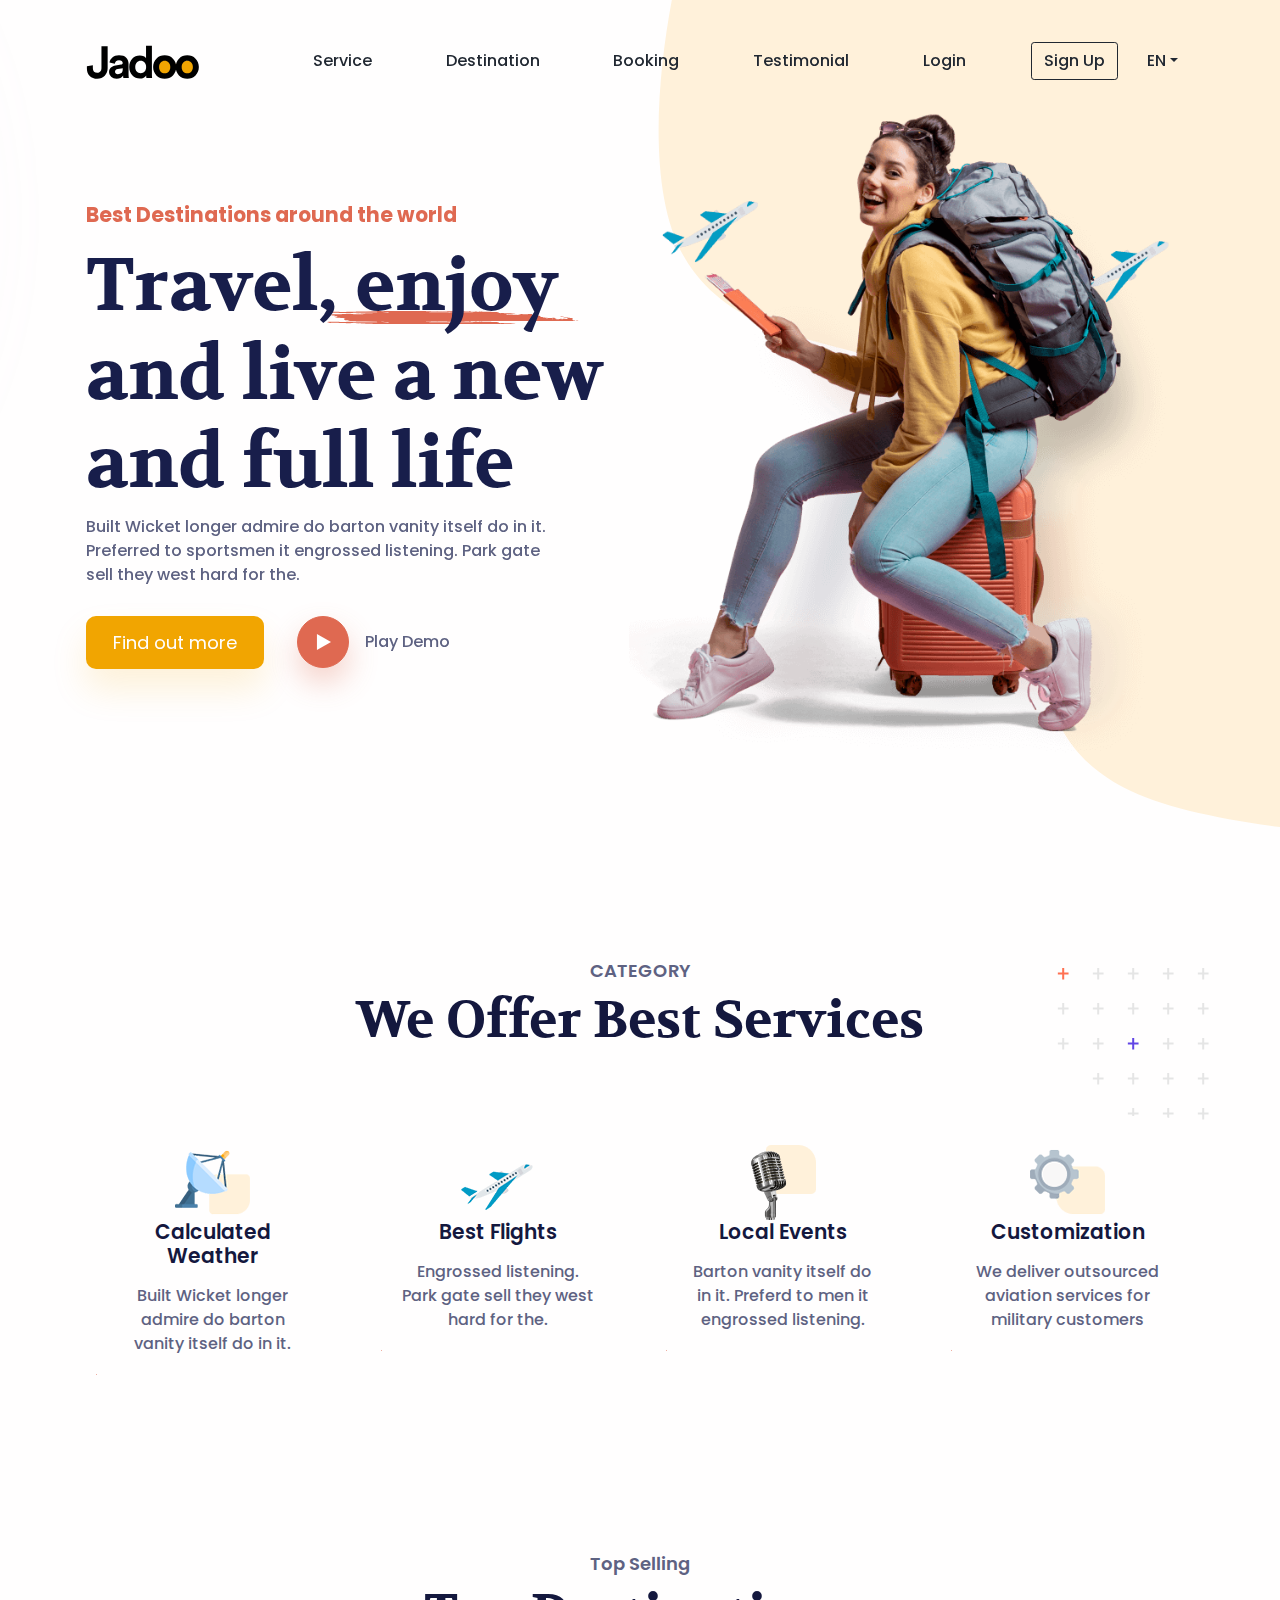
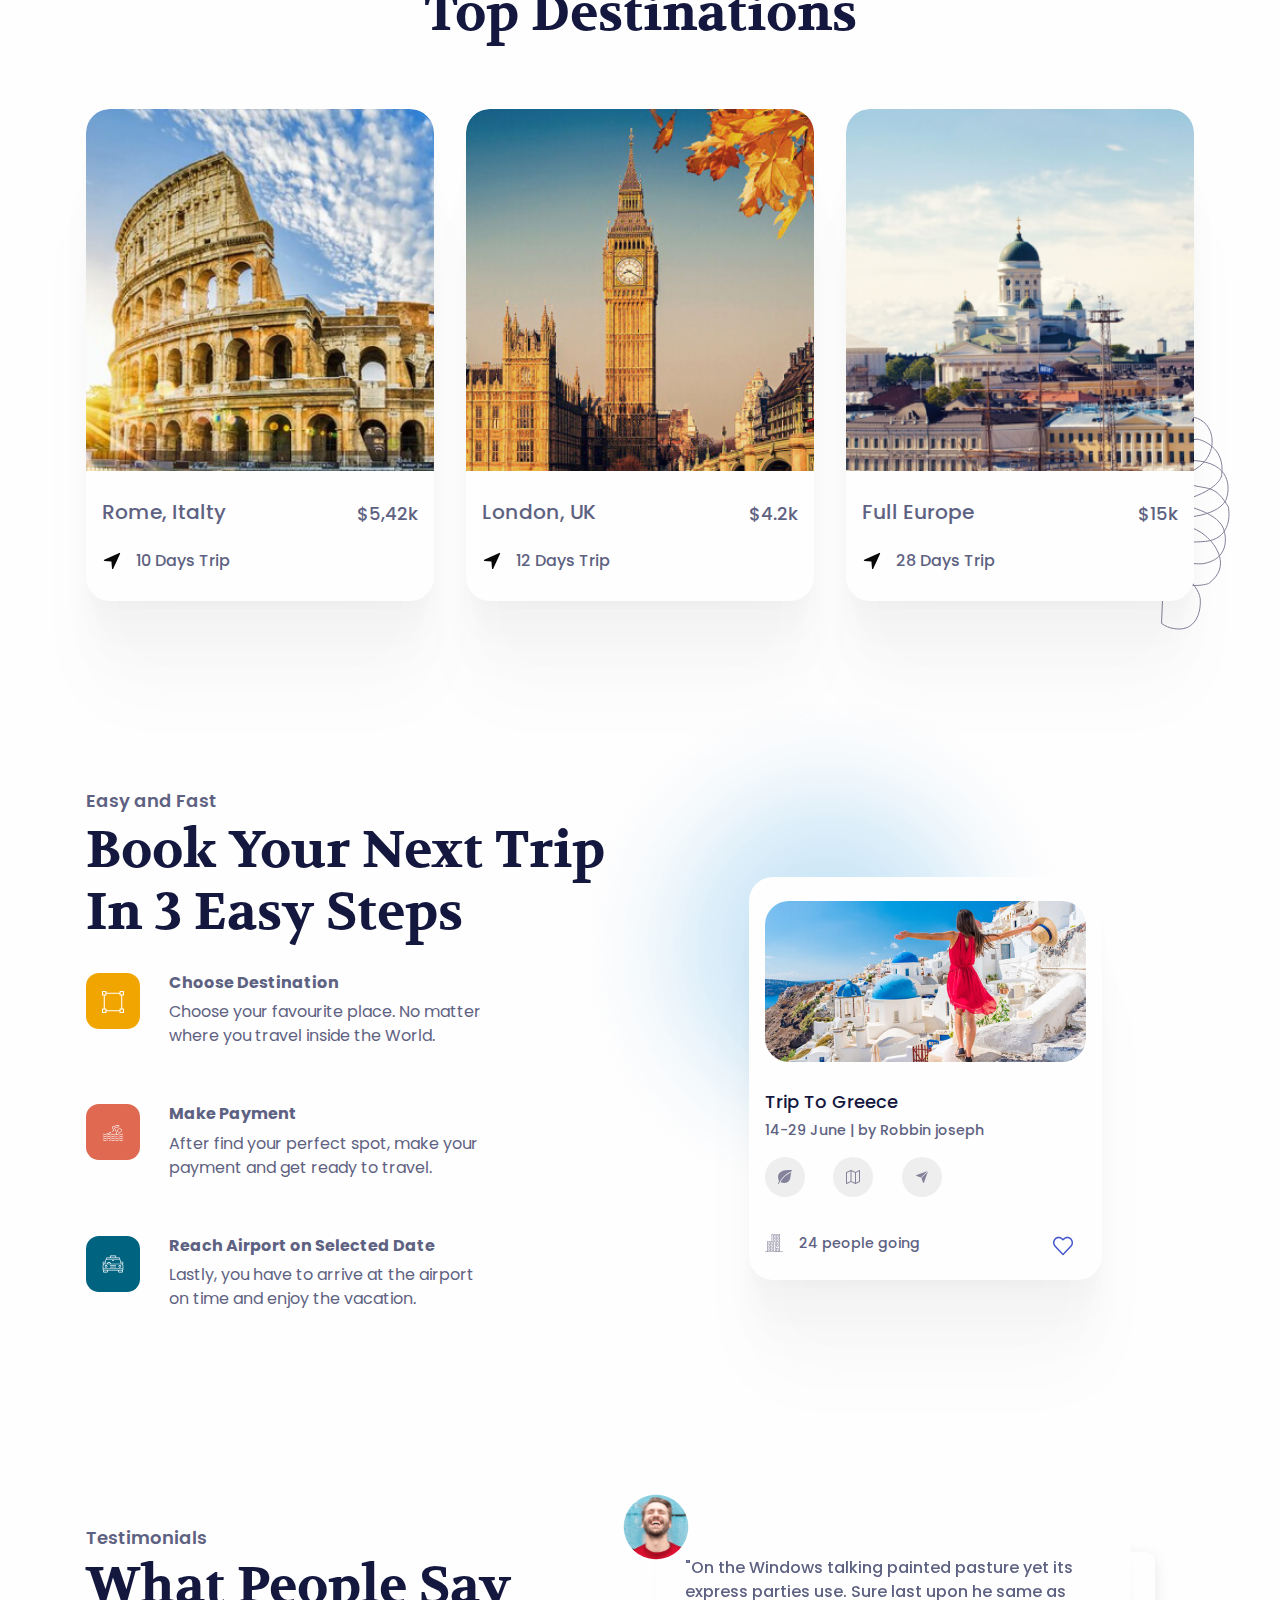
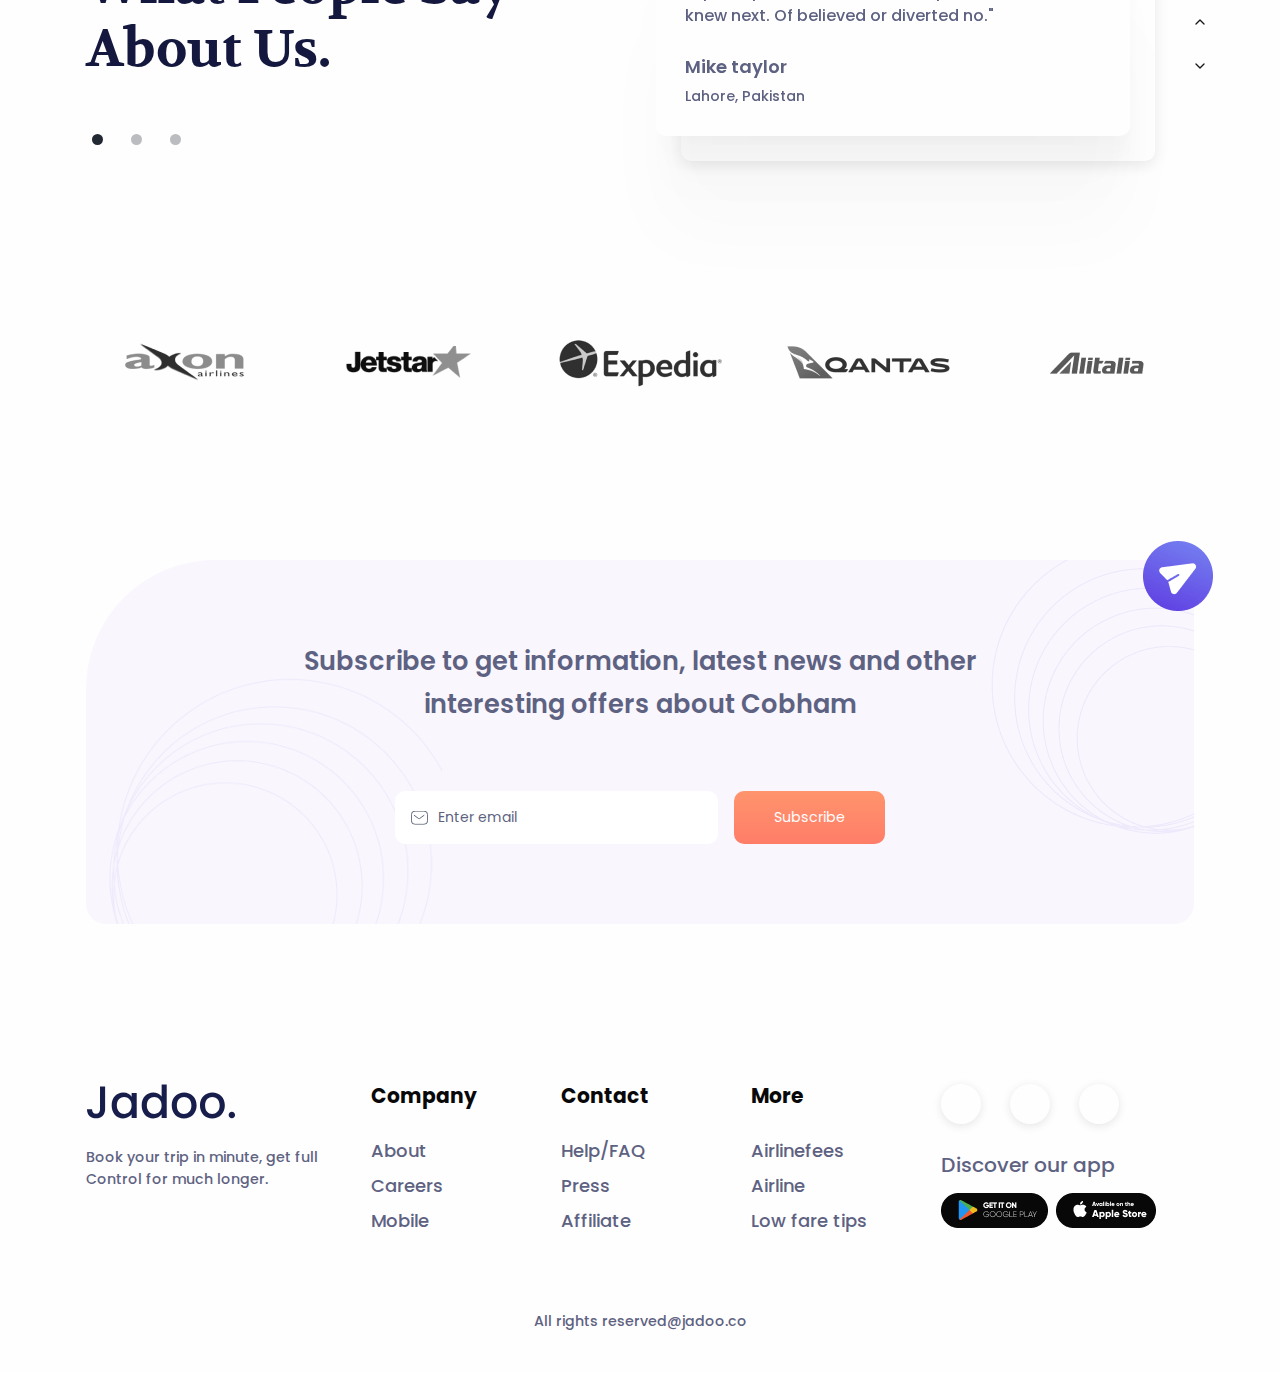
==== PTSD_project/src/main/webapp/index.html @ 1f17bd80 "로그인, 회원가입 웹 프로토타입 - 서찬종" ====
<!DOCTYPE html>
<html lang="en-US" dir="ltr">

<head>
<meta charset="utf-8">
<meta http-equiv="X-UA-Compatible" content="IE=edge">
<meta name="viewport" content="width=device-width, initial-scale=1">


<!-- ===============================================-->
<!--    Document Title-->
<!-- ===============================================-->
<title>Jadoo | Travel Agency Landing Page UI</title>


<!-- ===============================================-->
<!--    Favicons-->
<!-- ===============================================-->
<link rel="apple-touch-icon" sizes="180x180"
	href="assets/img/favicons/apple-touch-icon.png">
<link rel="icon" type="image/png" sizes="32x32"
	href="assets/img/favicons/favicon-32x32.png">
<link rel="icon" type="image/png" sizes="16x16"
	href="assets/img/favicons/favicon-16x16.png">
<link rel="shortcut icon" type="image/x-icon"
	href="assets/img/favicons/favicon.ico">
<link rel="manifest" href="assets/img/favicons/manifest.json">
<meta name="msapplication-TileImage"
	content="assets/img/favicons/mstile-150x150.png">
<meta name="theme-color" content="#ffffff">


<!-- ===============================================-->
<!--    Stylesheets-->
<!-- ===============================================-->
<link href="assets/css/theme.css" rel="stylesheet" />
<link href="assets/css/custom.css" rel="stylesheet" />
</head>


<body>
	<nav id="login">	
						<ul class="links">
							<li><h5>로그인</h5></li>
								<form action = "LoginService" method="post">
									<li><input type="text"  placeholder="Email을 입력하세요" name = "email"></li>
									<li><input type="password"  placeholder="PW를 입력하세요" name = "pw"></li>
									<li><input type="submit" value="LogIn" class="button fit"></li>
								</form>
						</ul>
						<ul class="actions vertical">
							<li><h5>회원가입</h5></li>
								<form action = "JoinService" method = "post">
									<li><input type="text"  placeholder="Email을 입력하세요" name = "email"></li>									
									<li><input type="password"  placeholder="PW를 입력하세요" name = "pw"></li>
									<li><input type="text"  placeholder="전화번호를 입력하세요" name = "phone"></li>
									<li><input type="text"  placeholder="집주소를 입력하세요" name = "address"></li>
									<li><input type="submit" value="JoinUs" class="button fit"></li>
								</form>
						</ul>
					</nav>
	<!-- ===============================================-->
	<!--    Main Content-->
	<!-- ===============================================-->

	<main class="main" id="top">
		<nav
			class="navbar navbar-expand-lg navbar-light fixed-top py-5 d-block"
			data-navbar-on-scroll="data-navbar-on-scroll">
			<div class="container">
				<a class="navbar-brand" href="index.html"><img
					src="assets/img/logo.svg" height="34" alt="logo" /></a>
				<button class="navbar-toggler" type="button"
					data-bs-toggle="collapse" data-bs-target="#navbarSupportedContent"
					aria-controls="navbarSupportedContent" aria-expanded="false"
					aria-label="Toggle navigation">
					<span class="navbar-toggler-icon"> </span>
				</button>
				<div
					class="collapse navbar-collapse border-top border-lg-0 mt-4 mt-lg-0"
					id="navbarSupportedContent">
					<ul
						class="navbar-nav ms-auto pt-2 pt-lg-0 font-base align-items-lg-center align-items-start">
						<li class="nav-item px-3 px-xl-4"><a
							class="nav-link fw-medium" aria-current="page" href="#service">Service</a></li>
						<li class="nav-item px-3 px-xl-4"><a
							class="nav-link fw-medium" aria-current="page"
							href="#destination">Destination</a></li>
						<li class="nav-item px-3 px-xl-4"><a
							class="nav-link fw-medium" aria-current="page" href="#booking">Booking</a></li>
						<li class="nav-item px-3 px-xl-4"><a
							class="nav-link fw-medium" aria-current="page"
							href="#testimonial">Testimonial</a></li>
						<li class="nav-item px-3 px-xl-4"><a
							class="nav-link fw-medium" aria-current="page" href="#login">Login</a></li>
						<li class="nav-item px-3 px-xl-4"><a
							class="btn btn-outline-dark order-1 order-lg-0 fw-medium"
							href="#!">Sign Up</a></li>
						<li class="nav-item dropdown px-3 px-lg-0"><a
							class="d-inline-block ps-0 py-2 pe-3 text-decoration-none dropdown-toggle fw-medium"
							href="#" id="navbarDropdown" role="button"
							data-bs-toggle="dropdown" aria-expanded="false">EN</a>
							<ul class="dropdown-menu dropdown-menu-end border-0 shadow-lg"
								style="border-radius: 0.3rem;" aria-labelledby="navbarDropdown">
								<li><a class="dropdown-item" href="#!">EN</a></li>
								<li><a class="dropdown-item" href="#!">BN</a></li>
							</ul></li>
					</ul>
				</div>
			</div>
		</nav>
		<section style="padding-top: 7rem;">
			<div class="bg-holder"
				style="background-image: url(assets/img/hero/hero-bg.svg);"></div>
			<!--/.bg-holder-->

			<div class="container">
				<div class="row align-items-center">
					<div class="col-md-5 col-lg-6 order-0 order-md-1 text-end">
						<img class="pt-7 pt-md-0 hero-img"
							src="assets/img/hero/hero-img.png" alt="hero-header" />
					</div>
					<div class="col-md-7 col-lg-6 text-md-start text-center py-6">
						<h4 class="fw-bold text-danger mb-3">Best Destinations around
							the world</h4>
						<h1 class="hero-title">Travel, enjoy and live a new and full
							life</h1>
						<p class="mb-4 fw-medium">
							Built Wicket longer admire do barton vanity itself do in it.<br
								class="d-none d-xl-block" />Preferred to sportsmen it engrossed
							listening. Park gate<br class="d-none d-xl-block" />sell they
							west hard for the.
						</p>
						<div class="text-center text-md-start">
							<a
								class="btn btn-primary btn-lg me-md-4 mb-3 mb-md-0 border-0 primary-btn-shadow"
								href="#!" role="button">Find out more</a>
							<div class="w-100 d-block d-md-none"></div>
							<a href="#!" role="button" data-bs-toggle="modal"
								data-bs-target="#popupVideo"><span
								class="btn btn-danger round-btn-lg rounded-circle me-3 danger-btn-shadow">
									<img src="assets/img/hero/play.svg" width="15" alt="paly" />
							</span></a><span class="fw-medium">Play Demo</span>
							<div class="modal fade" id="popupVideo" tabindex="-1"
								aria-labelledby="popupVideo" aria-hidden="true">
								<div class="modal-dialog modal-dialog-centered modal-lg">
									<div class="modal-content">
										<iframe class="rounded"
											style="width: 100%; max-height: 500px;" height="500px"
											src="https://www.youtube.com/embed/_lhdhL4UDIo"
											title="YouTube video player"
											allow="accelerometer; autoplay; clipboard-write; encrypted-media; gyroscope; picture-in-picture"
											allowfullscreen="allowfullscreen"></iframe>
									</div>
								</div>
							</div>
						</div>
					</div>
				</div>
			</div>
		</section>


		<!-- ============================================-->
		<!-- <section> begin ============================-->
		<section class="pt-5 pt-md-9" id="service">

			<div class="container">
				<div class="position-absolute z-index--1 end-0 d-none d-lg-block">
					<img src="assets/img/category/shape.svg" style="max-width: 200px"
						alt="service" />
				</div>
				<div class="mb-7 text-center">
					<h5 class="text-secondary">CATEGORY</h5>
					<h3
						class="fs-xl-10 fs-lg-8 fs-7 fw-bold font-cursive text-capitalize">We
						Offer Best Services</h3>
				</div>
				<div class="row">
					<div class="col-lg-3 col-sm-6 mb-6">
						<div
							class="card service-card shadow-hover rounded-3 text-center align-items-center">
							<div class="card-body p-xxl-5 p-4">
								<img src="assets/img/category/icon1.png" width="75"
									alt="Service" />
								<h4 class="mb-3">Calculated Weather</h4>
								<p class="mb-0 fw-medium">Built Wicket longer admire do
									barton vanity itself do in it.</p>
							</div>
						</div>
					</div>
					<div class="col-lg-3 col-sm-6 mb-6">
						<div
							class="card service-card shadow-hover rounded-3 text-center align-items-center">
							<div class="card-body p-xxl-5 p-4">
								<img src="assets/img/category/icon2.png" width="75"
									alt="Service" />
								<h4 class="mb-3">Best Flights</h4>
								<p class="mb-0 fw-medium">Engrossed listening. Park gate
									sell they west hard for the.</p>
							</div>
						</div>
					</div>
					<div class="col-lg-3 col-sm-6 mb-6">
						<div
							class="card service-card shadow-hover rounded-3 text-center align-items-center">
							<div class="card-body p-xxl-5 p-4">
								<img src="assets/img/category/icon3.png" width="75"
									alt="Service" />
								<h4 class="mb-3">Local Events</h4>
								<p class="mb-0 fw-medium">Barton vanity itself do in it.
									Preferd to men it engrossed listening.</p>
							</div>
						</div>
					</div>
					<div class="col-lg-3 col-sm-6 mb-6">
						<div
							class="card service-card shadow-hover rounded-3 text-center align-items-center">
							<div class="card-body p-xxl-5 p-4">
								<img src="assets/img/category/icon4.png" width="75"
									alt="Service" />
								<h4 class="mb-3">Customization</h4>
								<p class="mb-0 fw-medium">We deliver outsourced aviation
									services for military customers</p>
							</div>
						</div>
					</div>
				</div>
			</div>
			<!-- end of .container-->

		</section>
		<!-- <section> close ============================-->
		<!-- ============================================-->




		<!-- ============================================-->
		<!-- <section> begin ============================-->
		<section class="pt-5" id="destination">

			<div class="container">
				<div
					class="position-absolute start-100 bottom-0 translate-middle-x d-none d-xl-block ms-xl-n4">
					<img src="assets/img/dest/shape.svg" alt="destination" />
				</div>
				<div class="mb-7 text-center">
					<h5 class="text-secondary">Top Selling</h5>
					<h3
						class="fs-xl-10 fs-lg-8 fs-7 fw-bold font-cursive text-capitalize">Top
						Destinations</h3>
				</div>
				<div class="row">
					<div class="col-md-4 mb-4">
						<div class="card overflow-hidden shadow">
							<img class="card-img-top" src="assets/img/dest/dest1.jpg"
								alt="Rome, Italty" />
							<div class="card-body py-4 px-3">
								<div
									class="d-flex flex-column flex-lg-row justify-content-between mb-3">
									<h4 class="text-secondary fw-medium">
										<a class="link-900 text-decoration-none stretched-link"
											href="#!">Rome, Italty</a>
									</h4>
									<span class="fs-1 fw-medium">$5,42k</span>
								</div>
								<div class="d-flex align-items-center">
									<img src="assets/img/dest/navigation.svg"
										style="margin-right: 14px" width="20" alt="navigation" /><span
										class="fs-0 fw-medium">10 Days Trip</span>
								</div>
							</div>
						</div>
					</div>
					<div class="col-md-4 mb-4">
						<div class="card overflow-hidden shadow">
							<img class="card-img-top" src="assets/img/dest/dest2.jpg"
								alt="London, UK" />
							<div class="card-body py-4 px-3">
								<div
									class="d-flex flex-column flex-lg-row justify-content-between mb-3">
									<h4 class="text-secondary fw-medium">
										<a class="link-900 text-decoration-none stretched-link"
											href="#!">London, UK</a>
									</h4>
									<span class="fs-1 fw-medium">$4.2k</span>
								</div>
								<div class="d-flex align-items-center">
									<img src="assets/img/dest/navigation.svg"
										style="margin-right: 14px" width="20" alt="navigation" /><span
										class="fs-0 fw-medium">12 Days Trip</span>
								</div>
							</div>
						</div>
					</div>
					<div class="col-md-4 mb-4">
						<div class="card overflow-hidden shadow">
							<img class="card-img-top" src="assets/img/dest/dest3.jpg"
								alt="Full Europe" />
							<div class="card-body py-4 px-3">
								<div
									class="d-flex flex-column flex-lg-row justify-content-between mb-3">
									<h4 class="text-secondary fw-medium">
										<a class="link-900 text-decoration-none stretched-link"
											href="#!">Full Europe</a>
									</h4>
									<span class="fs-1 fw-medium">$15k</span>
								</div>
								<div class="d-flex align-items-center">
									<img src="assets/img/dest/navigation.svg"
										style="margin-right: 14px" width="20" alt="navigation" /><span
										class="fs-0 fw-medium">28 Days Trip</span>
								</div>
							</div>
						</div>
					</div>
				</div>
			</div>
			<!-- end of .container-->

		</section>
		<!-- <section> close ============================-->
		<!-- ============================================-->




		<!-- ============================================-->
		<!-- <section> begin ============================-->
		<section id="booking">

			<div class="container">
				<div class="row align-items-center">
					<div class="col-lg-6">
						<div class="mb-4 text-start">
							<h5 class="text-secondary">Easy and Fast</h5>
							<h3
								class="fs-xl-10 fs-lg-8 fs-7 fw-bold font-cursive text-capitalize">Book
								your next trip in 3 easy steps</h3>
						</div>
						<div class="d-flex align-items-start mb-5">
							<div class="bg-primary me-sm-4 me-3 p-3"
								style="border-radius: 13px">
								<img src="assets/img/steps/selection.svg" width="22" alt="steps" />
							</div>
							<div class="flex-1">
								<h5 class="text-secondary fw-bold fs-0">Choose Destination</h5>
								<p>
									Choose your favourite place. No matter <br
										class="d-none d-sm-block"> where you travel inside the
									World.
								</p>
							</div>
						</div>
						<div class="d-flex align-items-start mb-5">
							<div class="bg-danger me-sm-4 me-3 p-3"
								style="border-radius: 13px">
								<img src="assets/img/steps/water-sport.svg" width="22"
									alt="steps" />
							</div>
							<div class="flex-1">
								<h5 class="text-secondary fw-bold fs-0">Make Payment</h5>
								<p>
									After find your perfect spot, make your <br
										class="d-none d-sm-block"> payment and get ready to
									travel.
								</p>
							</div>
						</div>
						<div class="d-flex align-items-start mb-5">
							<div class="bg-info me-sm-4 me-3 p-3" style="border-radius: 13px">
								<img src="assets/img/steps/taxi.svg" width="22" alt="steps" />
							</div>
							<div class="flex-1">
								<h5 class="text-secondary fw-bold fs-0">Reach Airport on
									Selected Date</h5>
								<p>
									Lastly, you have to arrive at the airport <br
										class="d-none d-sm-block"> on time and enjoy the
									vacation.
								</p>
							</div>
						</div>
					</div>
					<div
						class="col-lg-6 d-flex justify-content-center align-items-start">
						<div class="card position-relative shadow"
							style="max-width: 370px;">
							<div class="position-absolute z-index--1 me-10 me-xxl-0"
								style="right: -160px; top: -210px;">
								<img src="assets/img/steps/bg.png" style="max-width: 550px;"
									alt="shape" />
							</div>
							<div class="card-body p-3">
								<img class="mb-4 mt-2 rounded-2 w-100"
									src="assets/img/steps/booking-img.jpg" alt="booking" />
								<div>
									<h5 class="fw-medium">Trip To Greece</h5>
									<p class="fs--1 mb-3 fw-medium">14-29 June | by Robbin
										joseph</p>
									<div class="icon-group mb-4">
										<span class="btn icon-item"> <img
											src="assets/img/steps/leaf.svg" alt="" /></span><span
											class="btn icon-item"> <img
											src="assets/img/steps/map.svg" alt="" /></span><span
											class="btn icon-item"> <img
											src="assets/img/steps/send.svg" alt="" /></span>
									</div>
									<div class="d-flex align-items-center justify-content-between">
										<div class="d-flex align-items-center mt-n1">
											<img class="me-3" src="assets/img/steps/building.svg"
												width="18" alt="building" /><span class="fs--1 fw-medium">24
												people going</span>
										</div>
										<div class="show-onhover position-relative">
											<div
												class="card hideEl shadow position-absolute end-0 start-xl-50 bottom-100 translate-xl-middle-x ms-3"
												style="width: 260px; border-radius: 18px;">
												<div class="card-body py-3">
													<div class="d-flex">
														<div style="margin-right: 10px">
															<img class="rounded-circle"
																src="assets/img/steps/favorite-placeholder.png"
																width="50" alt="favorite" />
														</div>
														<div>
															<p class="fs--1 mb-1 fw-medium">Ongoing</p>
															<h5 class="fw-medium mb-3">Trip to rome</h5>
															<h6 class="fs--1 fw-medium mb-2">
																<span>40%</span> completed
															</h6>
															<div class="progress" style="height: 6px;">
																<div class="progress-bar" role="progressbar"
																	style="width: 40%;" aria-valuenow="25"
																	aria-valuemin="0" aria-valuemax="100"></div>
															</div>
														</div>
													</div>
												</div>
											</div>
											<button class="btn">
												<img src="assets/img/steps/heart.svg" width="20" alt="step" />
											</button>
										</div>
									</div>
								</div>
							</div>
						</div>
					</div>
				</div>
			</div>
			<!-- end of .container-->

		</section>
		<!-- <section> close ============================-->
		<!-- ============================================-->




		<!-- ============================================-->
		<!-- <section> begin ============================-->
		<section id="testimonial">

			<div class="container">
				<div class="row">
					<div class="col-lg-5">
						<div class="mb-8 text-start">
							<h5 class="text-secondary">Testimonials</h5>
							<h3
								class="fs-xl-10 fs-lg-8 fs-7 fw-bold font-cursive text-capitalize">What
								people say about Us.</h3>
						</div>
					</div>
					<div class="col-lg-1"></div>
					<div class="col-lg-6">
						<div class="pe-7 ps-5 ps-lg-0">
							<div class="carousel slide carousel-fade position-static"
								id="testimonialIndicator" data-bs-ride="carousel">
								<div class="carousel-indicators">
									<button class="active" type="button"
										data-bs-target="#testimonialIndicator" data-bs-slide-to="0"
										aria-current="true" aria-label="Testimonial 0"></button>
									<button class="false" type="button"
										data-bs-target="#testimonialIndicator" data-bs-slide-to="1"
										aria-current="true" aria-label="Testimonial 1"></button>
									<button class="false" type="button"
										data-bs-target="#testimonialIndicator" data-bs-slide-to="2"
										aria-current="true" aria-label="Testimonial 2"></button>
								</div>
								<div class="carousel-inner">
									<div class="carousel-item position-relative active">
										<div class="card shadow" style="border-radius: 10px;">
											<div class="position-absolute start-0 top-0 translate-middle">
												<img class="rounded-circle fit-cover"
													src="assets/img/testimonial/author.png" height="65"
													width="65" alt="" />
											</div>
											<div class="card-body p-4">
												<p class="fw-medium mb-4">&quot;On the Windows talking
													painted pasture yet its express parties use. Sure last upon
													he same as knew next. Of believed or diverted no.&quot;</p>
												<h5 class="text-secondary">Mike taylor</h5>
												<p class="fw-medium fs--1 mb-0">Lahore, Pakistan</p>
											</div>
										</div>
										<div
											class="card shadow-sm position-absolute top-0 z-index--1 mb-3 w-100 h-100"
											style="border-radius: 10px; transform: translate(25px, 25px)">
										</div>
									</div>
									<div class="carousel-item position-relative ">
										<div class="card shadow" style="border-radius: 10px;">
											<div class="position-absolute start-0 top-0 translate-middle">
												<img class="rounded-circle fit-cover"
													src="assets/img/testimonial/author2.png" height="65"
													width="65" alt="" />
											</div>
											<div class="card-body p-4">
												<p class="fw-medium mb-4">&quot;Jadoo is recognized as
													one of the finest travel agency in the world. When it came
													to planning a trip, I found them to be dependable.&quot;</p>
												<h5 class="text-secondary">Thomas Wagon</h5>
												<p class="fw-medium fs--1 mb-0">CEO of Red Button</p>
											</div>
										</div>
										<div
											class="card shadow-sm position-absolute top-0 z-index--1 mb-3 w-100 h-100"
											style="border-radius: 10px; transform: translate(25px, 25px)">
										</div>
									</div>
									<div class="carousel-item position-relative ">
										<div class="card shadow" style="border-radius: 10px;">
											<div class="position-absolute start-0 top-0 translate-middle">
												<img class="rounded-circle fit-cover"
													src="assets/img/testimonial/author3.png" height="65"
													width="65" alt="" />
											</div>
											<div class="card-body p-4">
												<p class="fw-medium mb-4">&quot;On the Windows talking
													painted pasture yet its express parties use. Sure last upon
													he same as knew next. Of believed or diverted no.&quot;</p>
												<h5 class="text-secondary">Kelly Willium</h5>
												<p class="fw-medium fs--1 mb-0">Khulna, Bangladesh</p>
											</div>
										</div>
										<div
											class="card shadow-sm position-absolute top-0 z-index--1 mb-3 w-100 h-100"
											style="border-radius: 10px; transform: translate(25px, 25px)">
										</div>
									</div>
								</div>
								<div
									class="carousel-navigation d-flex flex-column flex-between-center position-absolute end-0 top-lg-50 bottom-0 translate-middle-y z-index-1 me-3 me-lg-0"
									style="height: 60px; width: 20px;">
									<button class="carousel-control-prev position-static"
										type="button" data-bs-target="#testimonialIndicator"
										data-bs-slide="prev">
										<img src="assets/img/icons/up.svg" width="16" alt="icon" />
									</button>
									<button class="carousel-control-next position-static"
										type="button" data-bs-target="#testimonialIndicator"
										data-bs-slide="next">
										<img src="assets/img/icons/down.svg" width="16" alt="icon" />
									</button>
								</div>
							</div>
						</div>
					</div>
				</div>
			</div>
			<!-- end of .container-->

		</section>
		<!-- <section> close ============================-->
		<!-- ============================================-->


		<div class="position-relative pt-9 pt-lg-8 pb-6 pb-lg-8">
			<div class="container">
				<div class="row row-cols-lg-5 row-cols-md-3 row-cols-2 flex-center">
					<div class="col">
						<div class="card shadow-hover mb-4" style="border-radius: 10px;">
							<div class="card-body text-center">
								<img class="img-fluid" src="assets/img/partner/1.png" alt="" />
							</div>
						</div>
					</div>
					<div class="col">
						<div class="card shadow-hover mb-4" style="border-radius: 10px;">
							<div class="card-body text-center">
								<img class="img-fluid" src="assets/img/partner/2.png" alt="" />
							</div>
						</div>
					</div>
					<div class="col">
						<div class="card shadow-hover mb-4" style="border-radius: 10px;">
							<div class="card-body text-center">
								<img class="img-fluid" src="assets/img/partner/3.png" alt="" />
							</div>
						</div>
					</div>
					<div class="col">
						<div class="card shadow-hover mb-4" style="border-radius: 10px;">
							<div class="card-body text-center">
								<img class="img-fluid" src="assets/img/partner/4.png" alt="" />
							</div>
						</div>
					</div>
					<div class="col">
						<div class="card shadow-hover mb-4" style="border-radius: 10px;">
							<div class="card-body text-center">
								<img class="img-fluid" src="assets/img/partner/5.png" alt="" />
							</div>
						</div>
					</div>
				</div>
			</div>
		</div>


		<!-- ============================================-->
		<!-- <section> begin ============================-->
		<section class="pt-6">

			<div class="container">
				<div class="py-8 px-5 position-relative text-center"
					style="background-color: rgba(223, 215, 249, 0.199); border-radius: 129px 20px 20px 20px;">
					<div
						class="position-absolute start-100 top-0 translate-middle ms-md-n3 ms-n4 mt-3">
						<img src="assets/img/cta/send.png" style="max-width: 70px;"
							alt="send icon" />
					</div>
					<div class="position-absolute end-0 top-0 z-index--1">
						<img src="assets/img/cta/shape-bg2.png" width="264"
							alt="cta shape" />
					</div>
					<div
						class="position-absolute start-0 bottom-0 ms-3 z-index--1 d-none d-sm-block">
						<img src="assets/img/cta/shape-bg1.png" style="max-width: 340px;"
							alt="cta shape" />
					</div>
					<div class="row justify-content-center">
						<div class="col-lg-8 col-md-10">
							<h2 class="text-secondary lh-1-7 mb-7">Subscribe to get
								information, latest news and other interesting offers about
								Cobham</h2>
							<form class="row g-3 align-items-center w-lg-75 mx-auto">
								<div class="col-sm">
									<div class="input-group-icon">
										<input class="form-control form-little-squirrel-control"
											type="email" placeholder="Enter email " aria-label="email" /><img
											class="input-box-icon" src="assets/img/cta/mail.svg"
											width="17" alt="mail" />
									</div>
								</div>
								<div class="col-sm-auto">
									<button class="btn btn-danger orange-gradient-btn fs--1">Subscribe</button>
								</div>
							</form>
						</div>
					</div>
				</div>
			</div>
			<!-- end of .container-->

		</section>
		<!-- <section> close ============================-->
		<!-- ============================================-->




		<!-- ============================================-->
		<!-- <section> begin ============================-->
		<section class="pb-0 pb-lg-4">

			<div class="container">
				<div class="row">
					<div class="col-lg-3 col-md-7 col-12 mb-4 mb-md-6 mb-lg-0 order-0">
						<img class="mb-4" src="assets/img/logo2.svg" width="150"
							alt="jadoo" />
						<p class="fs--1 text-secondary mb-0 fw-medium">Book your trip
							in minute, get full Control for much longer.</p>
					</div>
					<div class="col-lg-2 col-md-4 mb-4 mb-lg-0 order-lg-1 order-md-2">
						<h4
							class="footer-heading-color fw-bold font-sans-serif mb-3 mb-lg-4">Company</h4>
						<ul class="list-unstyled mb-0">
							<li class="mb-2"><a
								class="link-900 fs-1 fw-medium text-decoration-none" href="#!">About</a></li>
							<li class="mb-2"><a
								class="link-900 fs-1 fw-medium text-decoration-none" href="#!">Careers</a></li>
							<li class="mb-2"><a
								class="link-900 fs-1 fw-medium text-decoration-none" href="#!">Mobile</a></li>
						</ul>
					</div>
					<div class="col-lg-2 col-md-4 mb-4 mb-lg-0 order-lg-2 order-md-3">
						<h4
							class="footer-heading-color fw-bold font-sans-serif mb-3 mb-lg-4">Contact</h4>
						<ul class="list-unstyled mb-0">
							<li class="mb-2"><a
								class="link-900 fs-1 fw-medium text-decoration-none" href="#!">Help/FAQ</a></li>
							<li class="mb-2"><a
								class="link-900 fs-1 fw-medium text-decoration-none" href="#!">Press</a></li>
							<li class="mb-2"><a
								class="link-900 fs-1 fw-medium text-decoration-none" href="#!">Affiliate</a></li>
						</ul>
					</div>
					<div class="col-lg-2 col-md-4 mb-4 mb-lg-0 order-lg-3 order-md-4">
						<h4
							class="footer-heading-color fw-bold font-sans-serif mb-3 mb-lg-4">More</h4>
						<ul class="list-unstyled mb-0">
							<li class="mb-2"><a
								class="link-900 fs-1 fw-medium text-decoration-none" href="#!">Airlinefees</a></li>
							<li class="mb-2"><a
								class="link-900 fs-1 fw-medium text-decoration-none" href="#!">Airline</a></li>
							<li class="mb-2"><a
								class="link-900 fs-1 fw-medium text-decoration-none" href="#!">Low
									fare tips</a></li>
						</ul>
					</div>
					<div
						class="col-lg-3 col-md-5 col-12 mb-4 mb-md-6 mb-lg-0 order-lg-4 order-md-1">
						<div class="icon-group mb-4">
							<a class="text-decoration-none icon-item shadow-social"
								id="facebook" href="#!"><i class="fab fa-facebook-f"> </i></a><a
								class="text-decoration-none icon-item shadow-social"
								id="instagram" href="#!"><i class="fab fa-instagram"> </i></a><a
								class="text-decoration-none icon-item shadow-social"
								id="twitter" href="#!"><i class="fab fa-twitter"> </i></a>
						</div>
						<h4 class="fw-medium font-sans-serif text-secondary mb-3">Discover
							our app</h4>
						<div class="d-flex align-items-center">
							<a href="#!"> <img class="me-2"
								src="assets/img/play-store.png" alt="play store" /></a><a href="#!">
								<img src="assets/img/apple-store.png" alt="apple store" />
							</a>
						</div>
					</div>
				</div>
			</div>
			<!-- end of .container-->

		</section>
		<!-- <section> close ============================-->
		<!-- ============================================-->


		<div class="py-5 text-center">
			<p class="mb-0 text-secondary fs--1 fw-medium">All rights
				reserved@jadoo.co</p>
		</div>
	</main>
	<!-- ===============================================-->
	<!--    End of Main Content-->
	<!-- ===============================================-->




	<!-- ===============================================-->
	<!--    JavaScripts-->
	<!-- ===============================================-->
	<script src="vendors/@popperjs/popper.min.js"></script>
	<script src="vendors/bootstrap/bootstrap.min.js"></script>
	<script src="vendors/is/is.min.js"></script>
	<script
		src="https://polyfill.io/v3/polyfill.min.js?features=window.scroll"></script>
	<script src="vendors/fontawesome/all.min.js"></script>
	<script src="assets/js/theme.js"></script>

	<link
		href="https://fonts.googleapis.com/css2?family=Poppins:wght@400;500;600;700&amp;family=Volkhov:wght@700&amp;display=swap"
		rel="stylesheet">
</body>

</html>
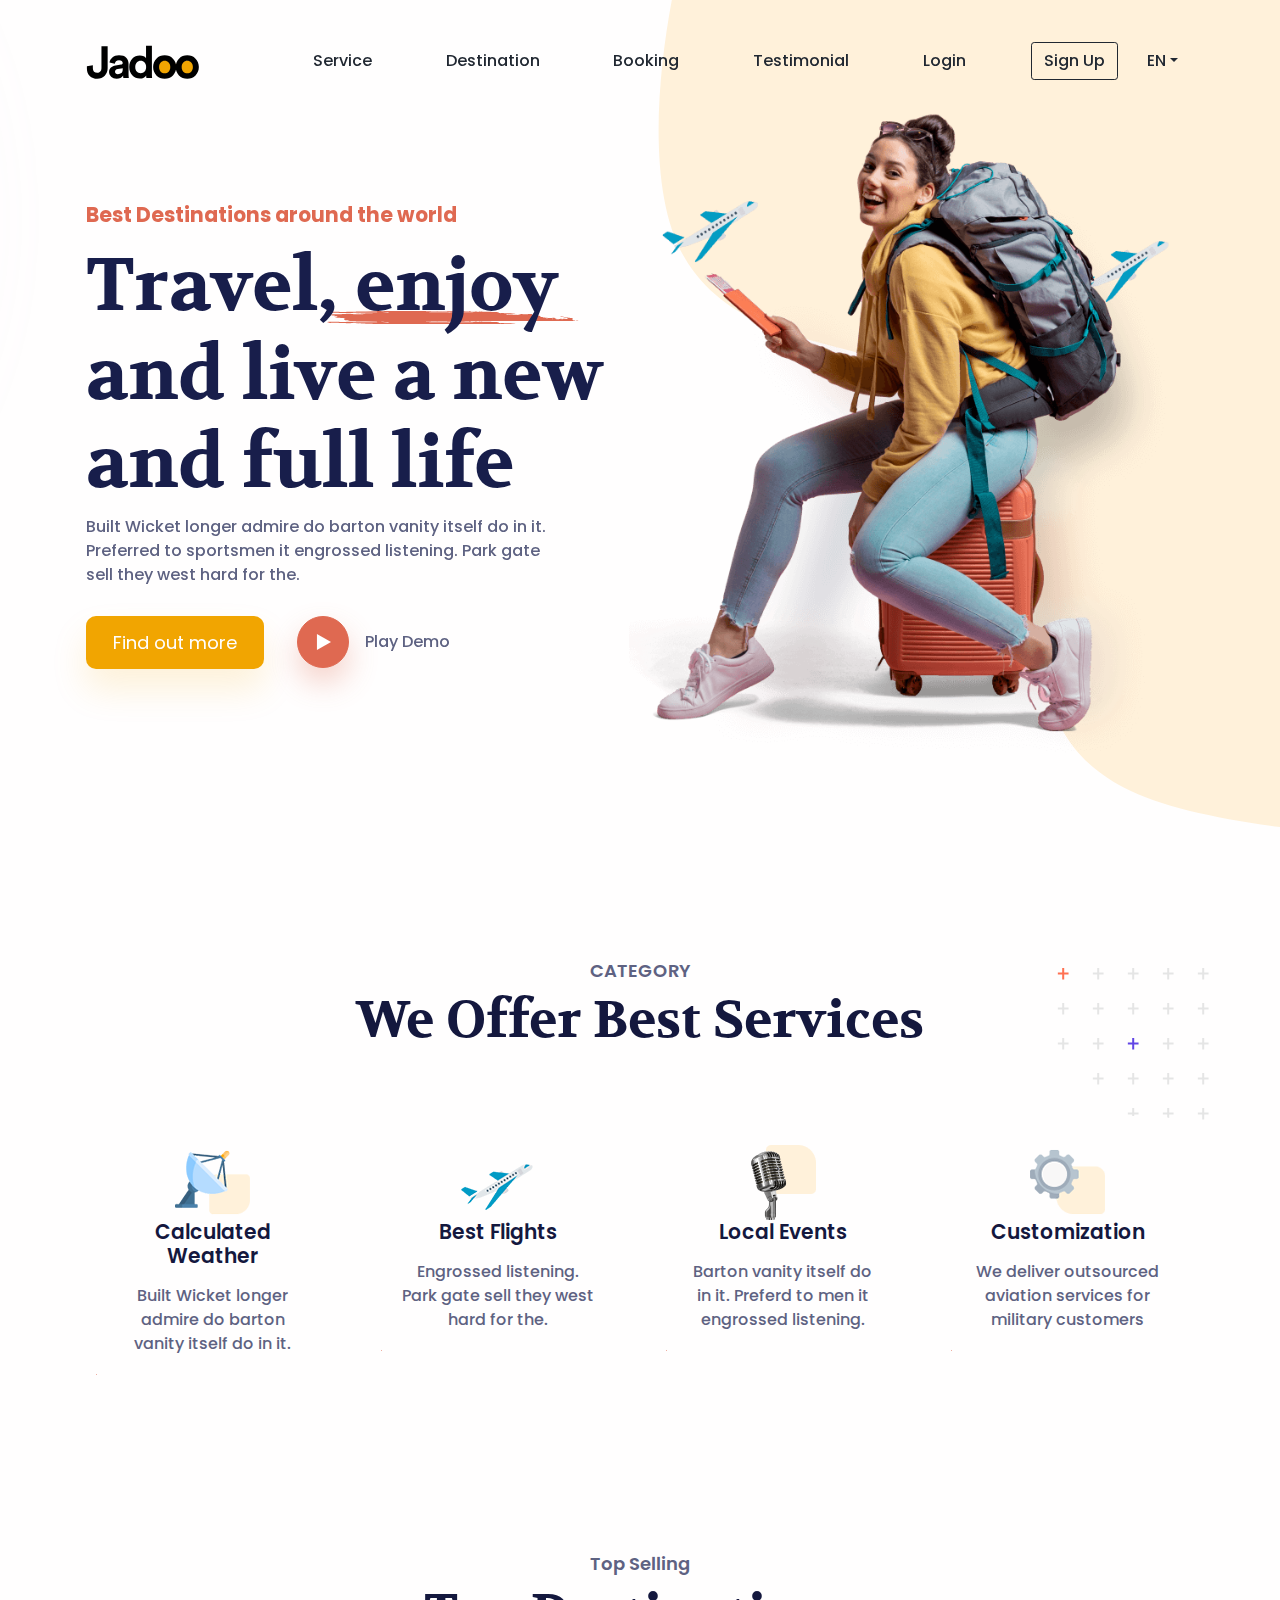
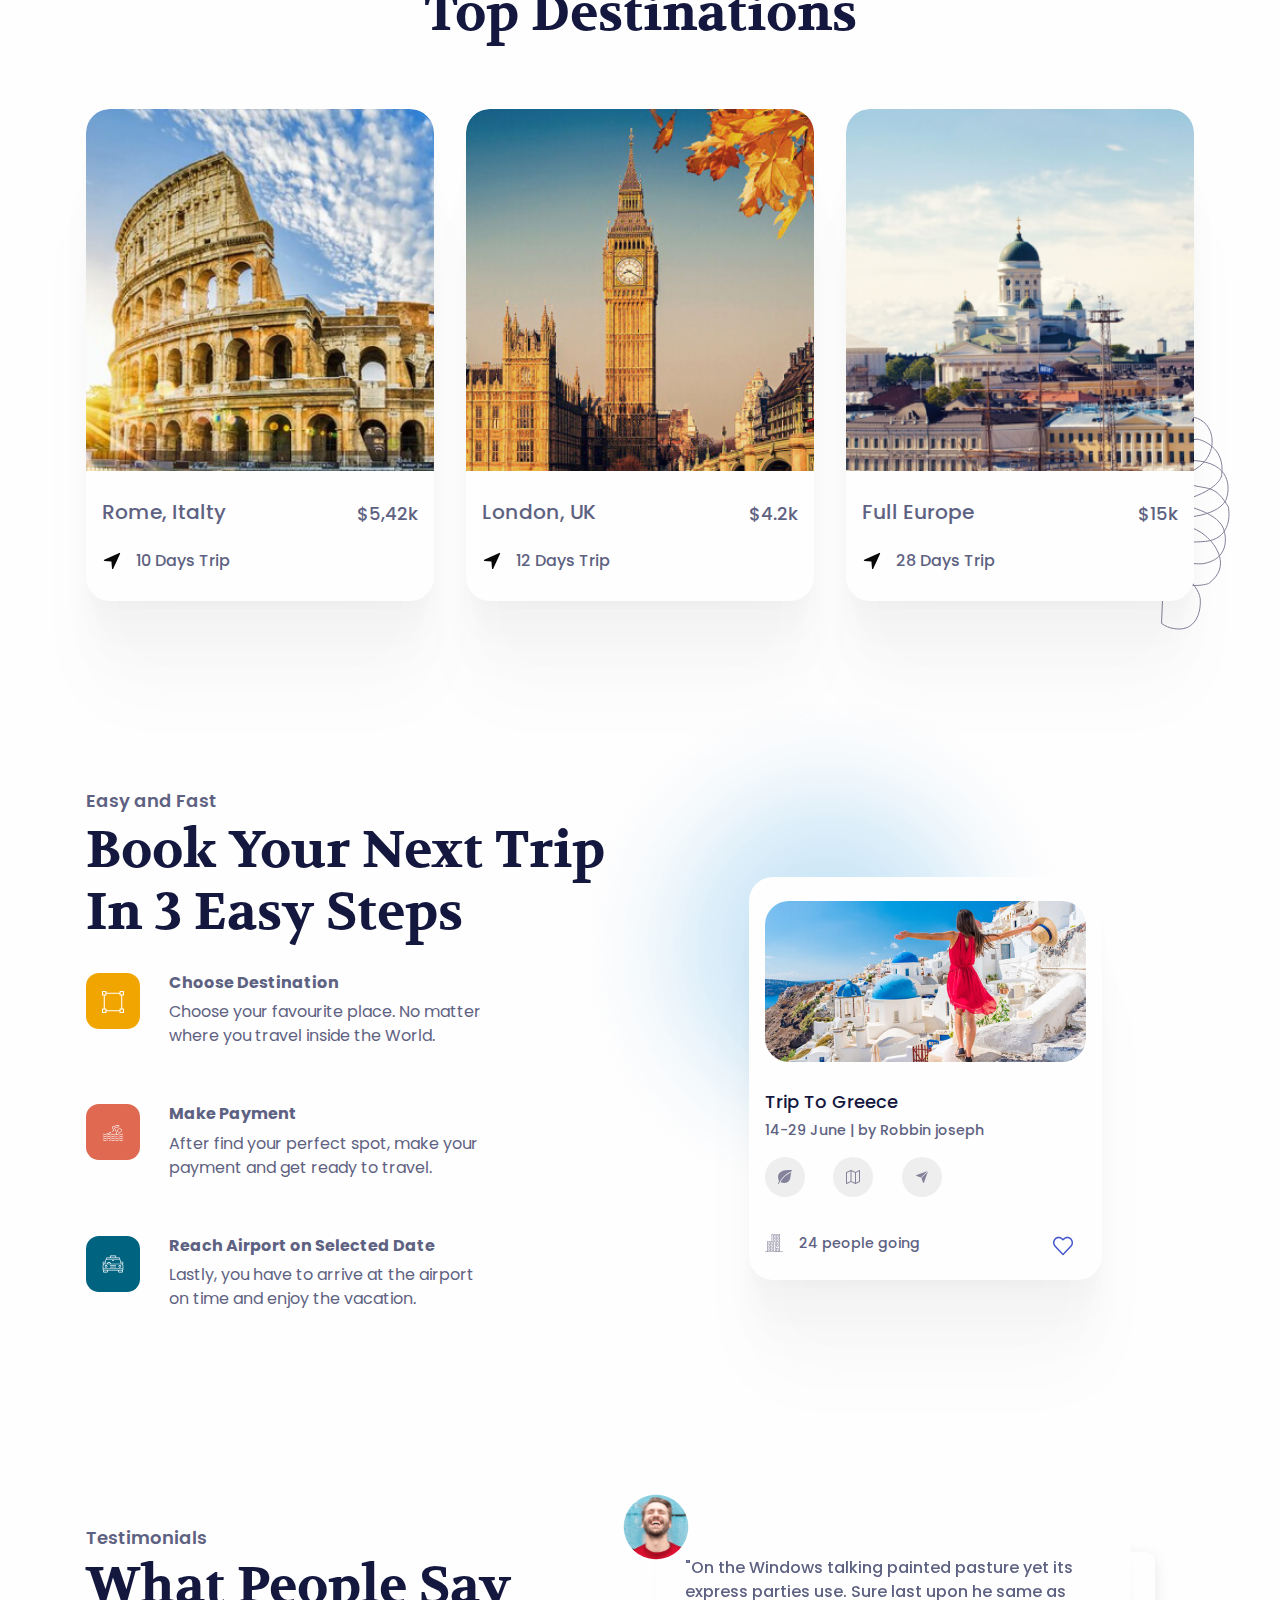
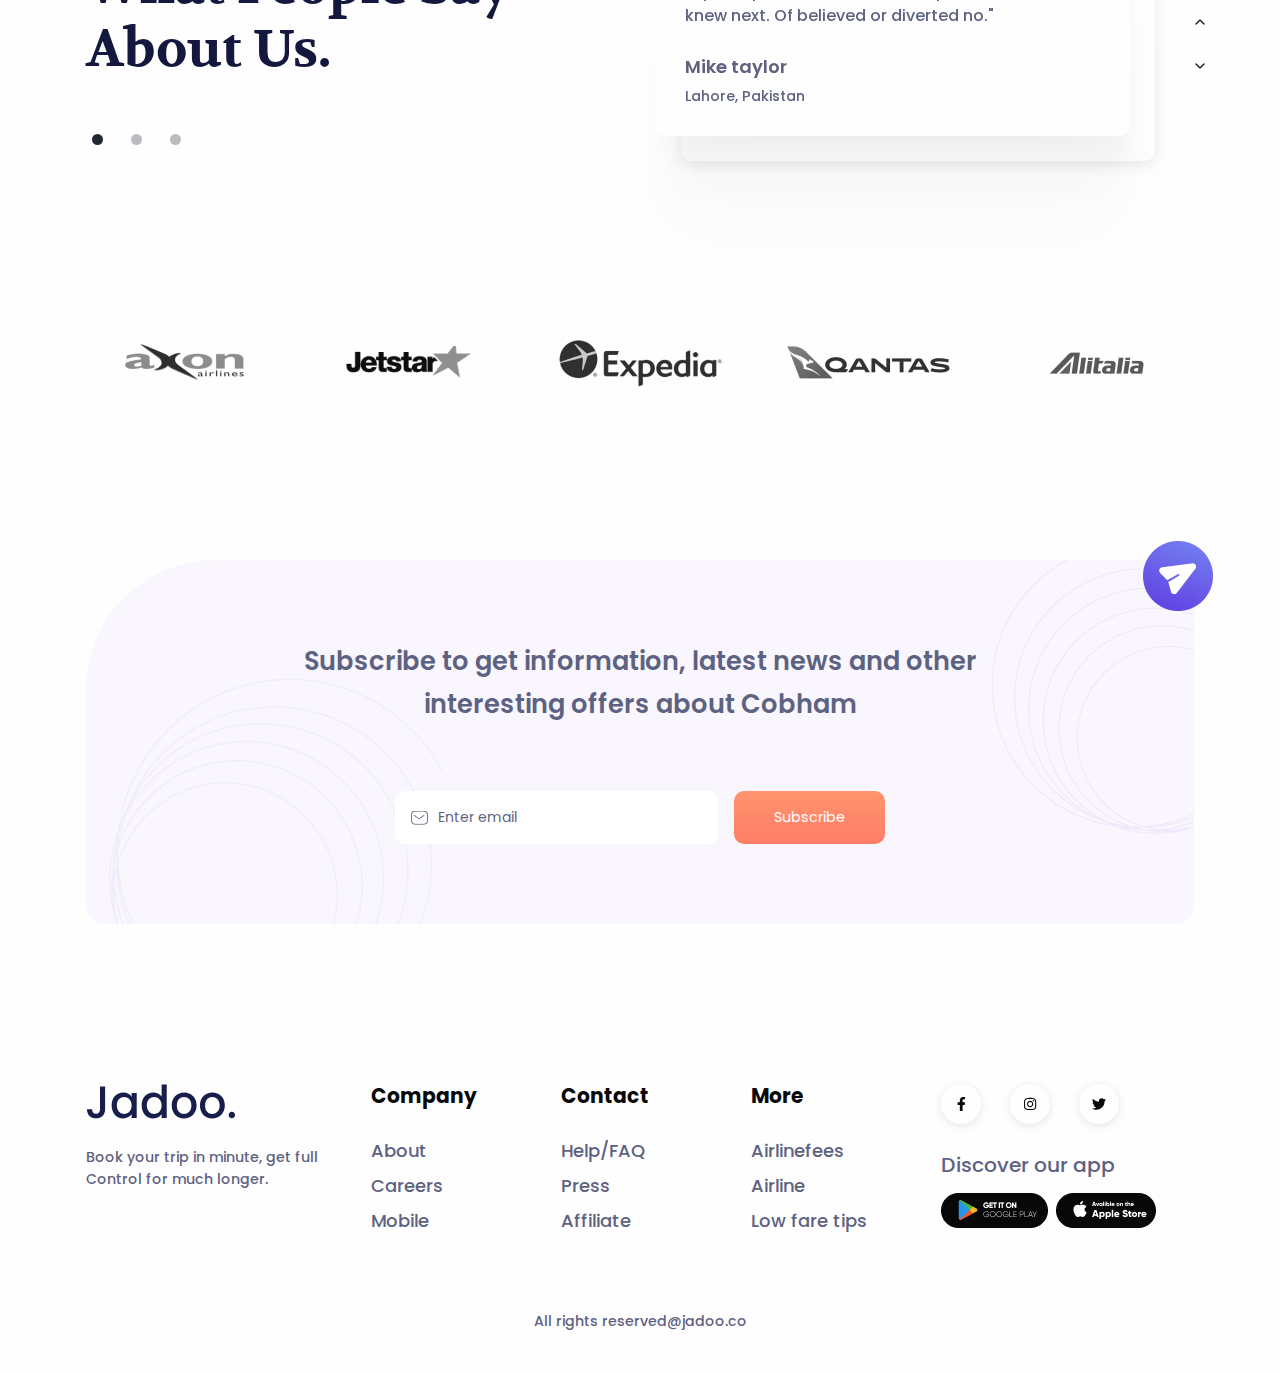
==== commit 7a91c71b: "오류 해결 inde" ====
--- a/PTSD_project/src/main/webapp/index.html
+++ b/PTSD_project/src/main/webapp/index.html
@@ -42,21 +42,24 @@
 	<nav id="login">	
 						<ul class="links">
 							<li><h5>로그인</h5></li>
-								<form action = "LoginService" method="post">
-									<li><input type="text"  placeholder="Email을 입력하세요" name = "email"></li>
-									<li><input type="password"  placeholder="PW를 입력하세요" name = "pw"></li>
+								<form action = "LoginService" method = "post">
+									<li><input type="text"  placeholder="Email을 입력하세요" name="Taxi_num"></li>
+									<li><input type="password"  placeholder="PW를 입력하세요" name="Pw"></li>
 									<li><input type="submit" value="LogIn" class="button fit"></li>
 								</form>
 						</ul>
 						<ul class="actions vertical">
 							<li><h5>회원가입</h5></li>
-								<form action = "JoinService" method = "post">
-									<li><input type="text"  placeholder="Email을 입력하세요" name = "email"></li>									
-									<li><input type="password"  placeholder="PW를 입력하세요" name = "pw"></li>
-									<li><input type="text"  placeholder="전화번호를 입력하세요" name = "phone"></li>
-									<li><input type="text"  placeholder="집주소를 입력하세요" name = "address"></li>
+							<form action="TaxiJoinService" method="post">
+									<li><input type="text" name="Taxi_num" placeholder="Taxi_num을 입력하세요"></li>
+									<li><input type="text" name="Car_kinds" placeholder="Car_kinds를 입력하세요"></li>
+									<li><input type="text" name="Office_name" placeholder="Office_name를 입력하세요"></li>
+									<li><input type="text" name="Personal_tel" placeholder="숫자만입력하셈"></li>
+									<li><input type="radio" name="Approve_check" value="Y" ></li>
+									<li><input type="radio" name="Approve_check" value="N"></li>
+									<li><input type="password" name="Pw" placeholder="PW를 입력하세요"></li>
 									<li><input type="submit" value="JoinUs" class="button fit"></li>
-								</form>
+							</form>
 						</ul>
 					</nav>
 	<!-- ===============================================-->
@@ -92,7 +95,7 @@
 							class="nav-link fw-medium" aria-current="page"
 							href="#testimonial">Testimonial</a></li>
 						<li class="nav-item px-3 px-xl-4"><a
-							class="nav-link fw-medium" aria-current="page" href="#login">Login</a></li>
+							class="nav-link fw-medium" aria-current="page" href="#login" name ="loginclick">Login</a></li>
 						<li class="nav-item px-3 px-xl-4"><a
 							class="btn btn-outline-dark order-1 order-lg-0 fw-medium"
 							href="#!">Sign Up</a></li>
--- a/PTSD_project/src/main/webapp/assets/css/custom.css
+++ b/PTSD_project/src/main/webapp/assets/css/custom.css
@@ -6,6 +6,7 @@
 			#login ul.links {
 				list-style: none;
 				padding: 0;
+				display : block;
 			}
 
 				#login ul.links > li {
@@ -31,4 +32,8 @@
 
 					#login ul.links > li:first-child > a:not(.button) {
 						border-top: 0 !important;
-					}+					}
+					
+#loginclick {
+	
+}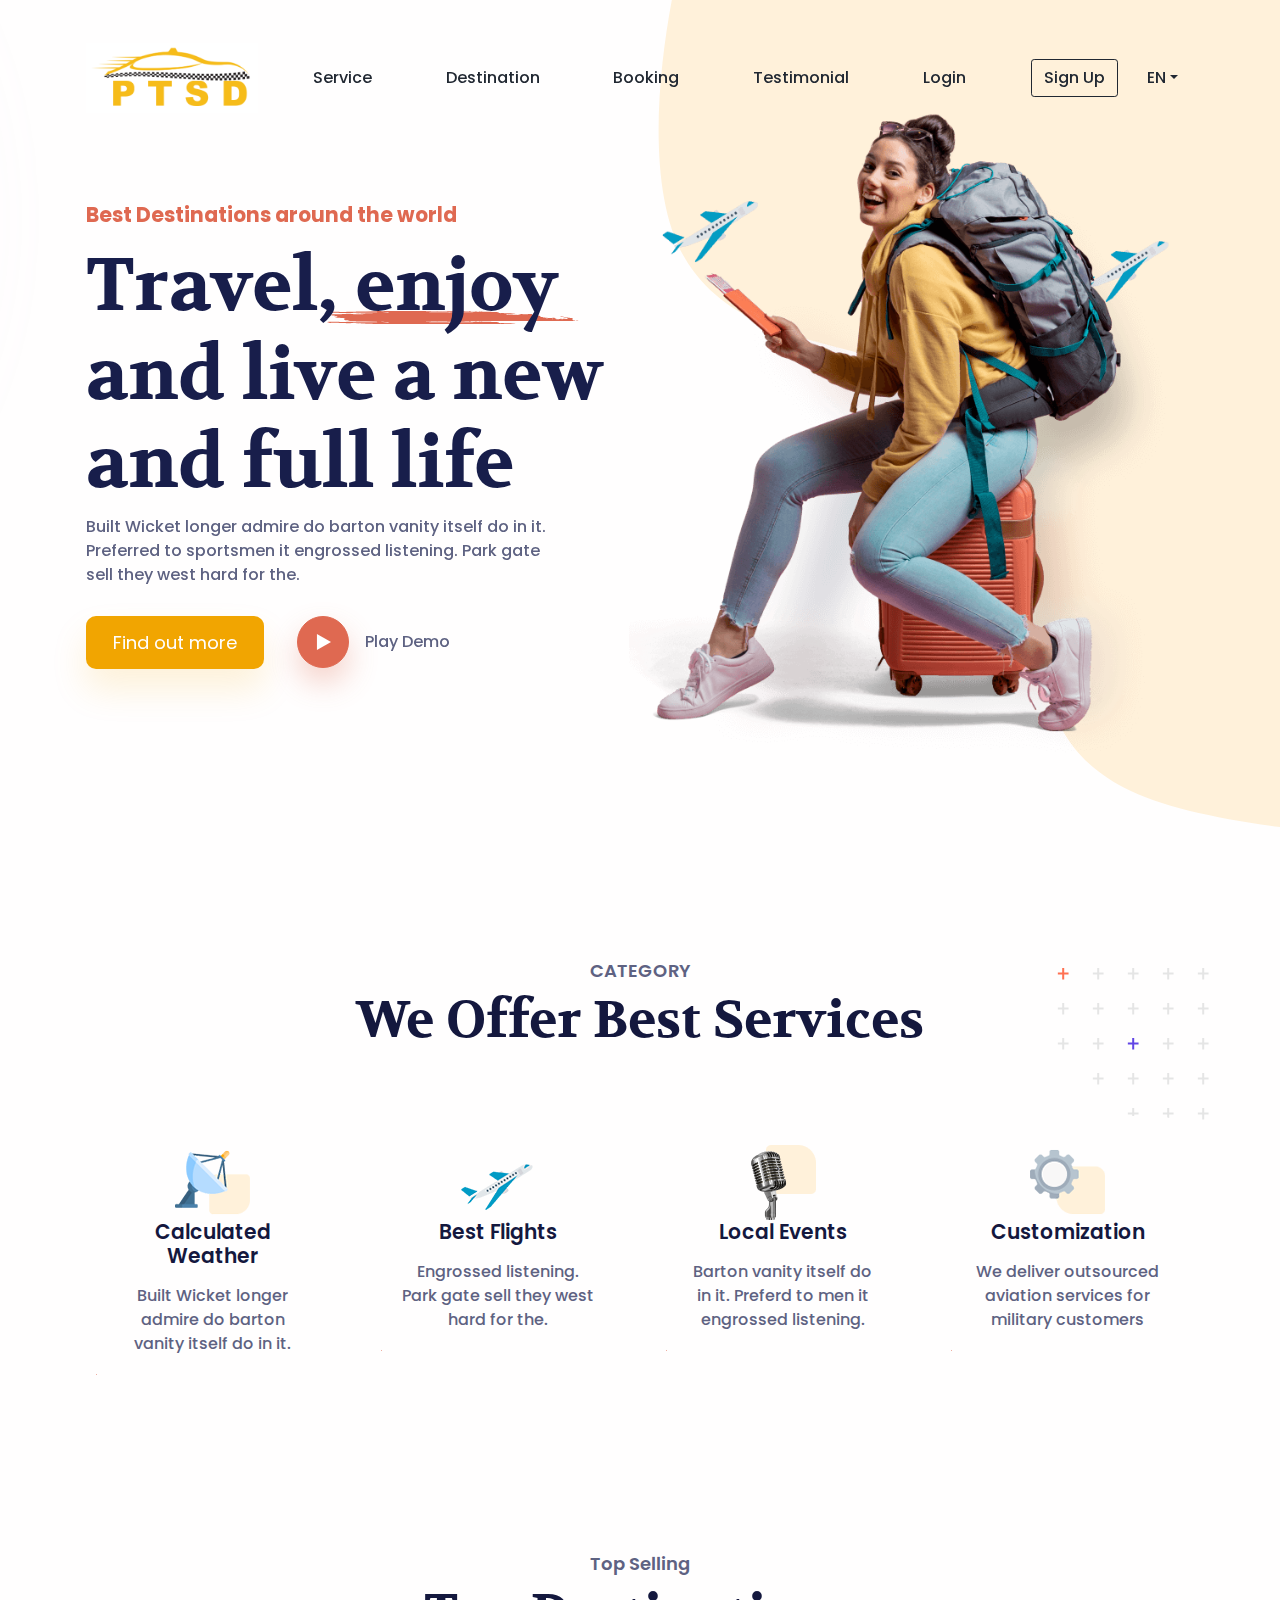
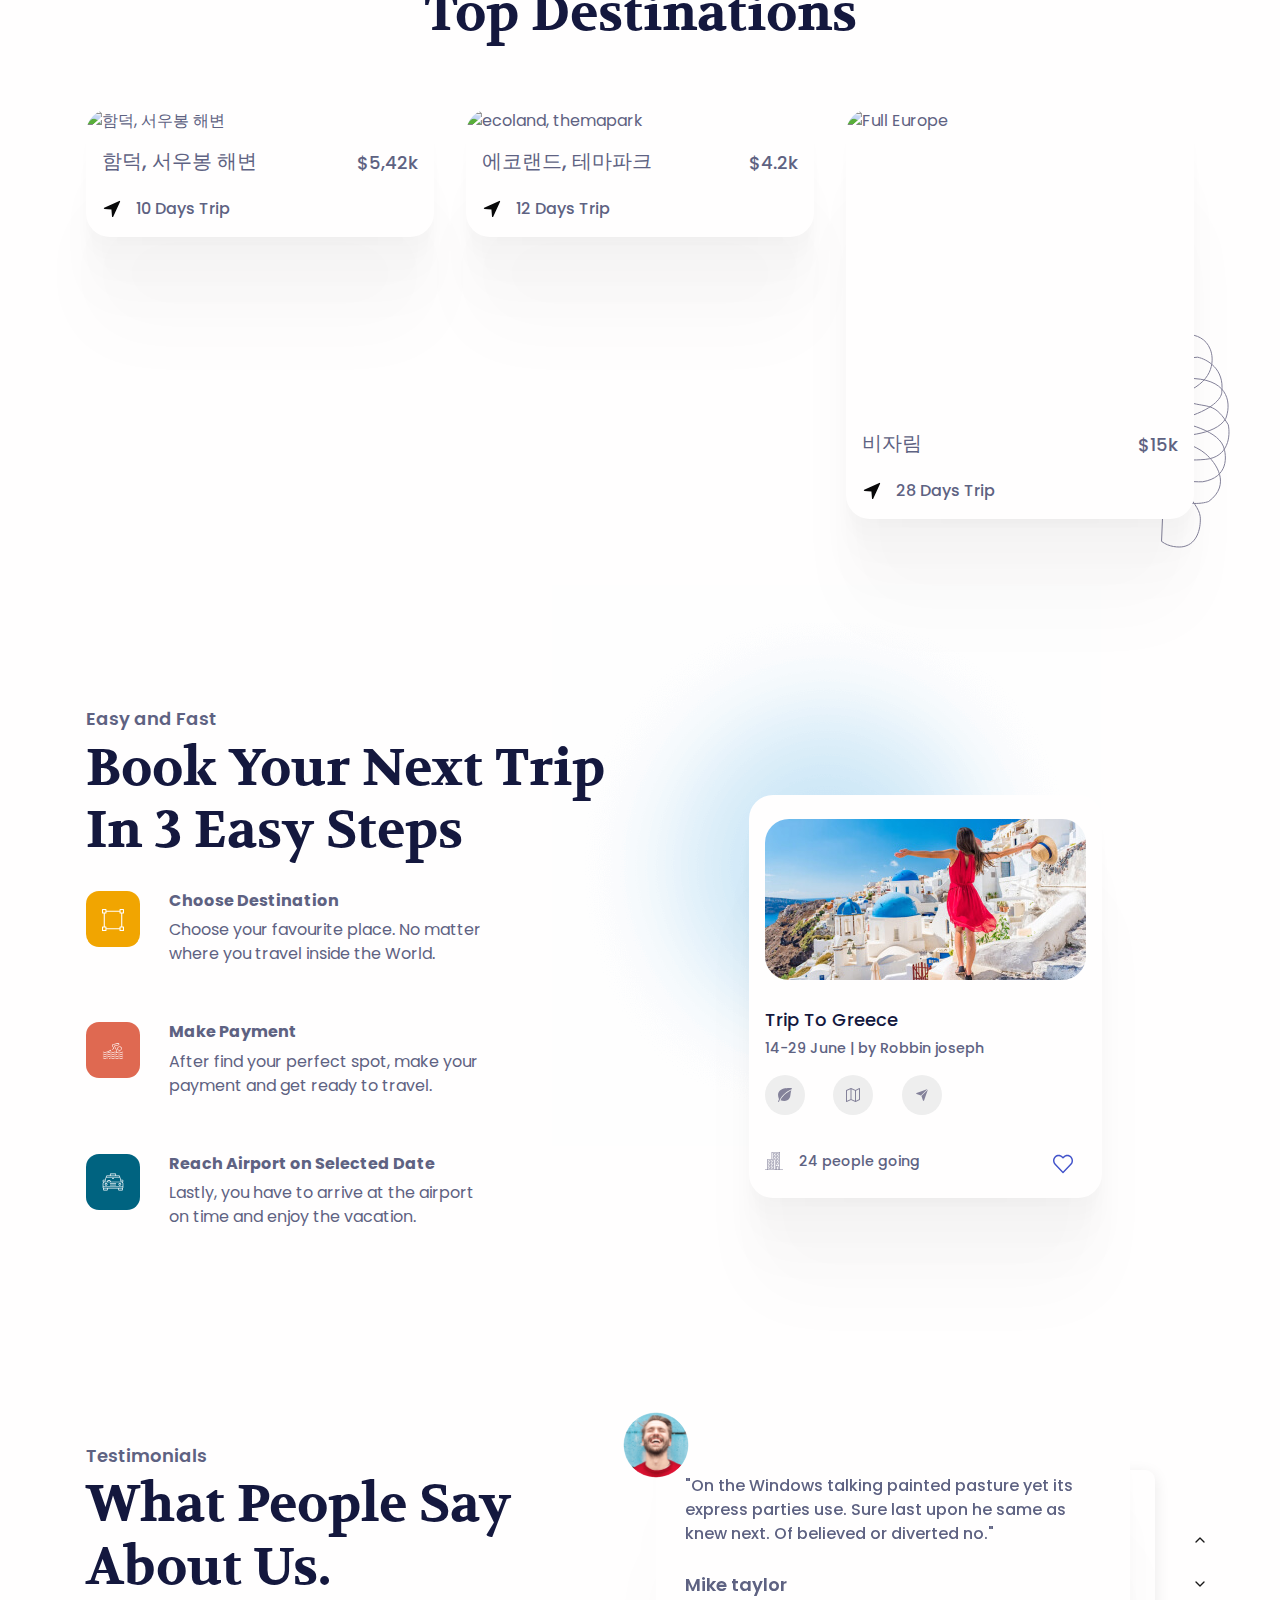
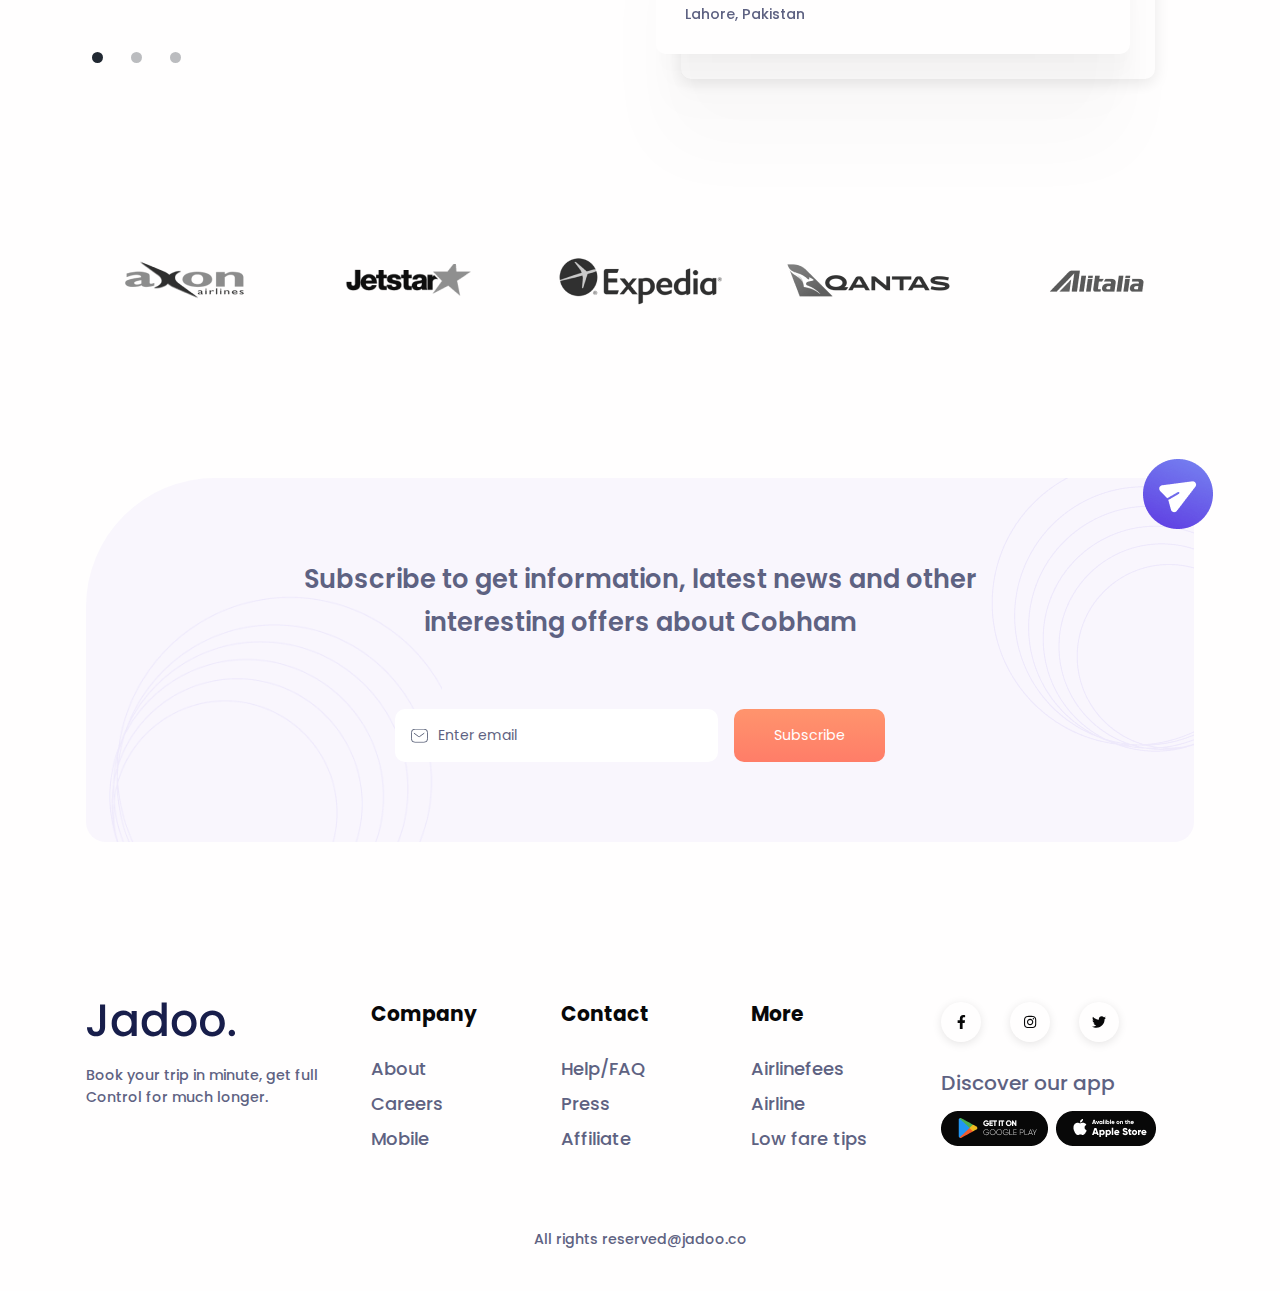
==== commit 40412c9c: "committttt" ====
--- a/PTSD_project/src/main/webapp/index.html
+++ b/PTSD_project/src/main/webapp/index.html
@@ -8,9 +8,9 @@
 
 
 <!-- ===============================================-->
-<!--    Document Title-->
+<!--    Document Title--> <!-- 타이틀 -->
 <!-- ===============================================-->
-<title>Jadoo | Travel Agency Landing Page UI</title>
+<title>PTSD | Project Taxi Service Drive</title>
 
 
 <!-- ===============================================-->
@@ -39,29 +39,6 @@
 
 
 <body>
-	<nav id="login">	
-						<ul class="links">
-							<li><h5>로그인</h5></li>
-								<form action = "LoginService" method = "post">
-									<li><input type="text"  placeholder="Email을 입력하세요" name="Taxi_num"></li>
-									<li><input type="password"  placeholder="PW를 입력하세요" name="Pw"></li>
-									<li><input type="submit" value="LogIn" class="button fit"></li>
-								</form>
-						</ul>
-						<ul class="actions vertical">
-							<li><h5>회원가입</h5></li>
-							<form action="TaxiJoinService" method="post">
-									<li><input type="text" name="Taxi_num" placeholder="Taxi_num을 입력하세요"></li>
-									<li><input type="text" name="Car_kinds" placeholder="Car_kinds를 입력하세요"></li>
-									<li><input type="text" name="Office_name" placeholder="Office_name를 입력하세요"></li>
-									<li><input type="text" name="Personal_tel" placeholder="숫자만입력하셈"></li>
-									<li><input type="radio" name="Approve_check" value="Y" ></li>
-									<li><input type="radio" name="Approve_check" value="N"></li>
-									<li><input type="password" name="Pw" placeholder="PW를 입력하세요"></li>
-									<li><input type="submit" value="JoinUs" class="button fit"></li>
-							</form>
-						</ul>
-					</nav>
 	<!-- ===============================================-->
 	<!--    Main Content-->
 	<!-- ===============================================-->
@@ -71,34 +48,47 @@
 			class="navbar navbar-expand-lg navbar-light fixed-top py-5 d-block"
 			data-navbar-on-scroll="data-navbar-on-scroll">
 			<div class="container">
+			 <!-- 로고 만드는 부분  height로 크기 조절 가능-->
 				<a class="navbar-brand" href="index.html"><img
-					src="assets/img/logo.svg" height="34" alt="logo" /></a>
+					src="assets/img/login/logo.PNG" height="70" alt="logo" /></a>
 				<button class="navbar-toggler" type="button"
 					data-bs-toggle="collapse" data-bs-target="#navbarSupportedContent"
 					aria-controls="navbarSupportedContent" aria-expanded="false"
 					aria-label="Toggle navigation">
 					<span class="navbar-toggler-icon"> </span>
 				</button>
-				<div
-					class="collapse navbar-collapse border-top border-lg-0 mt-4 mt-lg-0"
+				
+				<!-- 로고 옆의 네비게이션 바 -->
+				<div class="collapse navbar-collapse border-top border-lg-0 mt-4 mt-lg-0"
 					id="navbarSupportedContent">
-					<ul
-						class="navbar-nav ms-auto pt-2 pt-lg-0 font-base align-items-lg-center align-items-start">
+					<ul	class="navbar-nav ms-auto pt-2 pt-lg-0 font-base align-items-lg-center align-items-start">
+						
+						<!-- 제품이 제공 하는 서비스에 관하여 -->
 						<li class="nav-item px-3 px-xl-4"><a
 							class="nav-link fw-medium" aria-current="page" href="#service">Service</a></li>
+							
+						<!-- 관광객들이 많이 찾는 명소에 관하여 -->
 						<li class="nav-item px-3 px-xl-4"><a
 							class="nav-link fw-medium" aria-current="page"
 							href="#destination">Destination</a></li>
+							
+						<!-- 사용법에 관하여 적는 곳 -->
 						<li class="nav-item px-3 px-xl-4"><a
 							class="nav-link fw-medium" aria-current="page" href="#booking">Booking</a></li>
+							
+						<!-- 사용후기에 관하여 적는 곳 -->
 						<li class="nav-item px-3 px-xl-4"><a
 							class="nav-link fw-medium" aria-current="page"
 							href="#testimonial">Testimonial</a></li>
+						
+						<!--  로그인과 회원가입 부분 sign up , sign in , sign off 3가지로 분류 예정 -->
 						<li class="nav-item px-3 px-xl-4"><a
-							class="nav-link fw-medium" aria-current="page" href="#login" name ="loginclick">Login</a></li>
+							class="nav-link fw-medium" aria-current="page" href="test.jsp">Login</a></li>
 						<li class="nav-item px-3 px-xl-4"><a
 							class="btn btn-outline-dark order-1 order-lg-0 fw-medium"
 							href="#!">Sign Up</a></li>
+							
+						<!-- 언어 선택 부분 삭제 예정 -->
 						<li class="nav-item dropdown px-3 px-lg-0"><a
 							class="d-inline-block ps-0 py-2 pe-3 text-decoration-none dropdown-toggle fw-medium"
 							href="#" id="navbarDropdown" role="button"
@@ -107,7 +97,8 @@
 								style="border-radius: 0.3rem;" aria-labelledby="navbarDropdown">
 								<li><a class="dropdown-item" href="#!">EN</a></li>
 								<li><a class="dropdown-item" href="#!">BN</a></li>
-							</ul></li>
+							</ul>
+						</li>
 					</ul>
 				</div>
 			</div>
@@ -240,7 +231,7 @@
 
 
 		<!-- ============================================-->
-		<!-- <section> begin ============================-->
+		<!-- <section> begin  ============================-->
 		<section class="pt-5" id="destination">
 
 			<div class="container">
@@ -257,14 +248,14 @@
 				<div class="row">
 					<div class="col-md-4 mb-4">
 						<div class="card overflow-hidden shadow">
-							<img class="card-img-top" src="assets/img/dest/dest1.jpg"
-								alt="Rome, Italty" />
-							<div class="card-body py-4 px-3">
+							<img class="card-img-top" src="assets/img/topimage/top1.jpg"
+								alt="함덕, 서우봉 해변" />
+							<div class="card-body py-1200 px-900">
 								<div
 									class="d-flex flex-column flex-lg-row justify-content-between mb-3">
 									<h4 class="text-secondary fw-medium">
 										<a class="link-900 text-decoration-none stretched-link"
-											href="#!">Rome, Italty</a>
+											href="#!">함덕, 서우봉 해변</a>
 									</h4>
 									<span class="fs-1 fw-medium">$5,42k</span>
 								</div>
@@ -278,14 +269,14 @@
 					</div>
 					<div class="col-md-4 mb-4">
 						<div class="card overflow-hidden shadow">
-							<img class="card-img-top" src="assets/img/dest/dest2.jpg"
-								alt="London, UK" />
-							<div class="card-body py-4 px-3">
+							<img class="card-img-top" src="assets/img/topimage/top2.jpg"
+								alt="ecoland, themapark" />
+							<div class="card-body py-1200 px-900">
 								<div
 									class="d-flex flex-column flex-lg-row justify-content-between mb-3">
 									<h4 class="text-secondary fw-medium">
 										<a class="link-900 text-decoration-none stretched-link"
-											href="#!">London, UK</a>
+											href="#!">에코랜드, 테마파크</a>
 									</h4>
 									<span class="fs-1 fw-medium">$4.2k</span>
 								</div>
@@ -297,16 +288,16 @@
 							</div>
 						</div>
 					</div>
-					<div class="col-md-4 mb-4">
+					<div class="col-md-4 mb-4" >
 						<div class="card overflow-hidden shadow">
-							<img class="card-img-top" src="assets/img/dest/dest3.jpg"
+							<img class="card-img-top" src="assets/img/topimage/top3.jpg" height = "305.99px"
 								alt="Full Europe" />
-							<div class="card-body py-4 px-3">
+							<div class="card-body py-1200 px-900">
 								<div
 									class="d-flex flex-column flex-lg-row justify-content-between mb-3">
 									<h4 class="text-secondary fw-medium">
 										<a class="link-900 text-decoration-none stretched-link"
-											href="#!">Full Europe</a>
+											href="#!">비자림</a>
 									</h4>
 									<span class="fs-1 fw-medium">$15k</span>
 								</div>
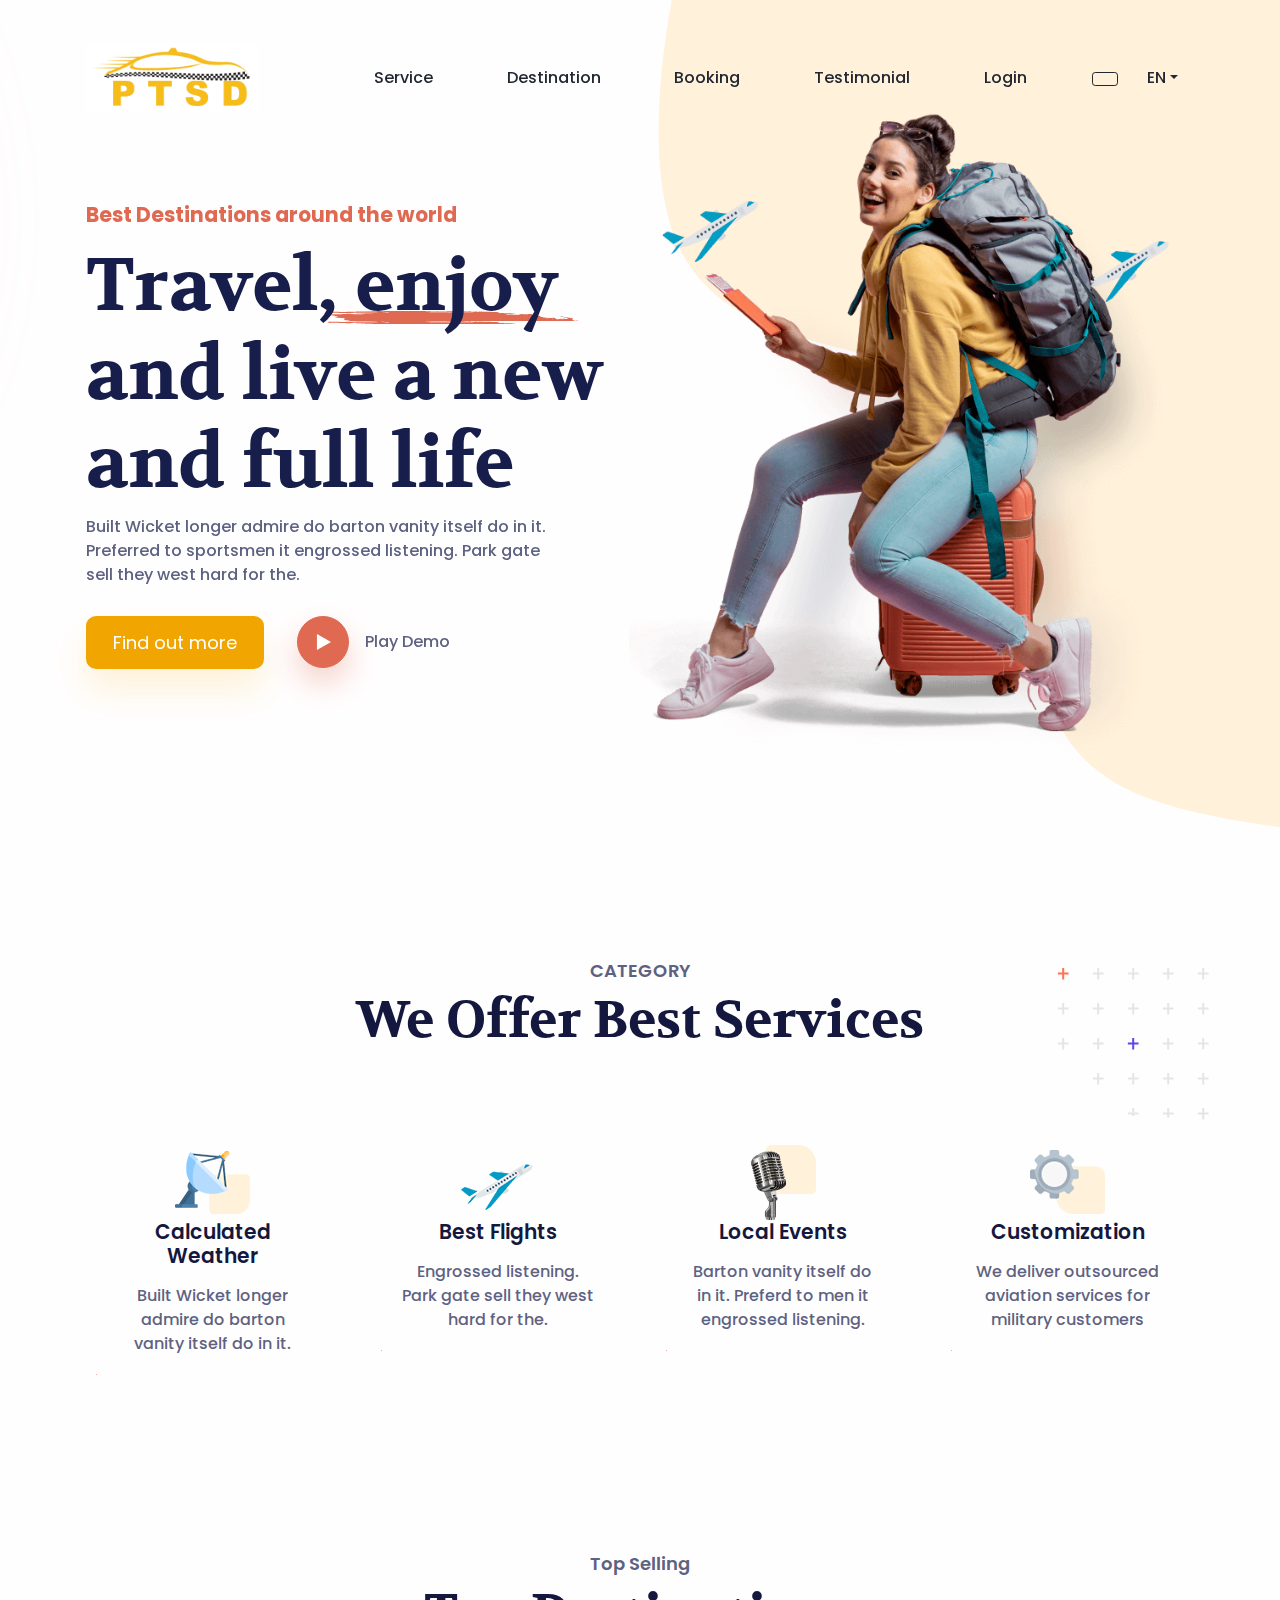
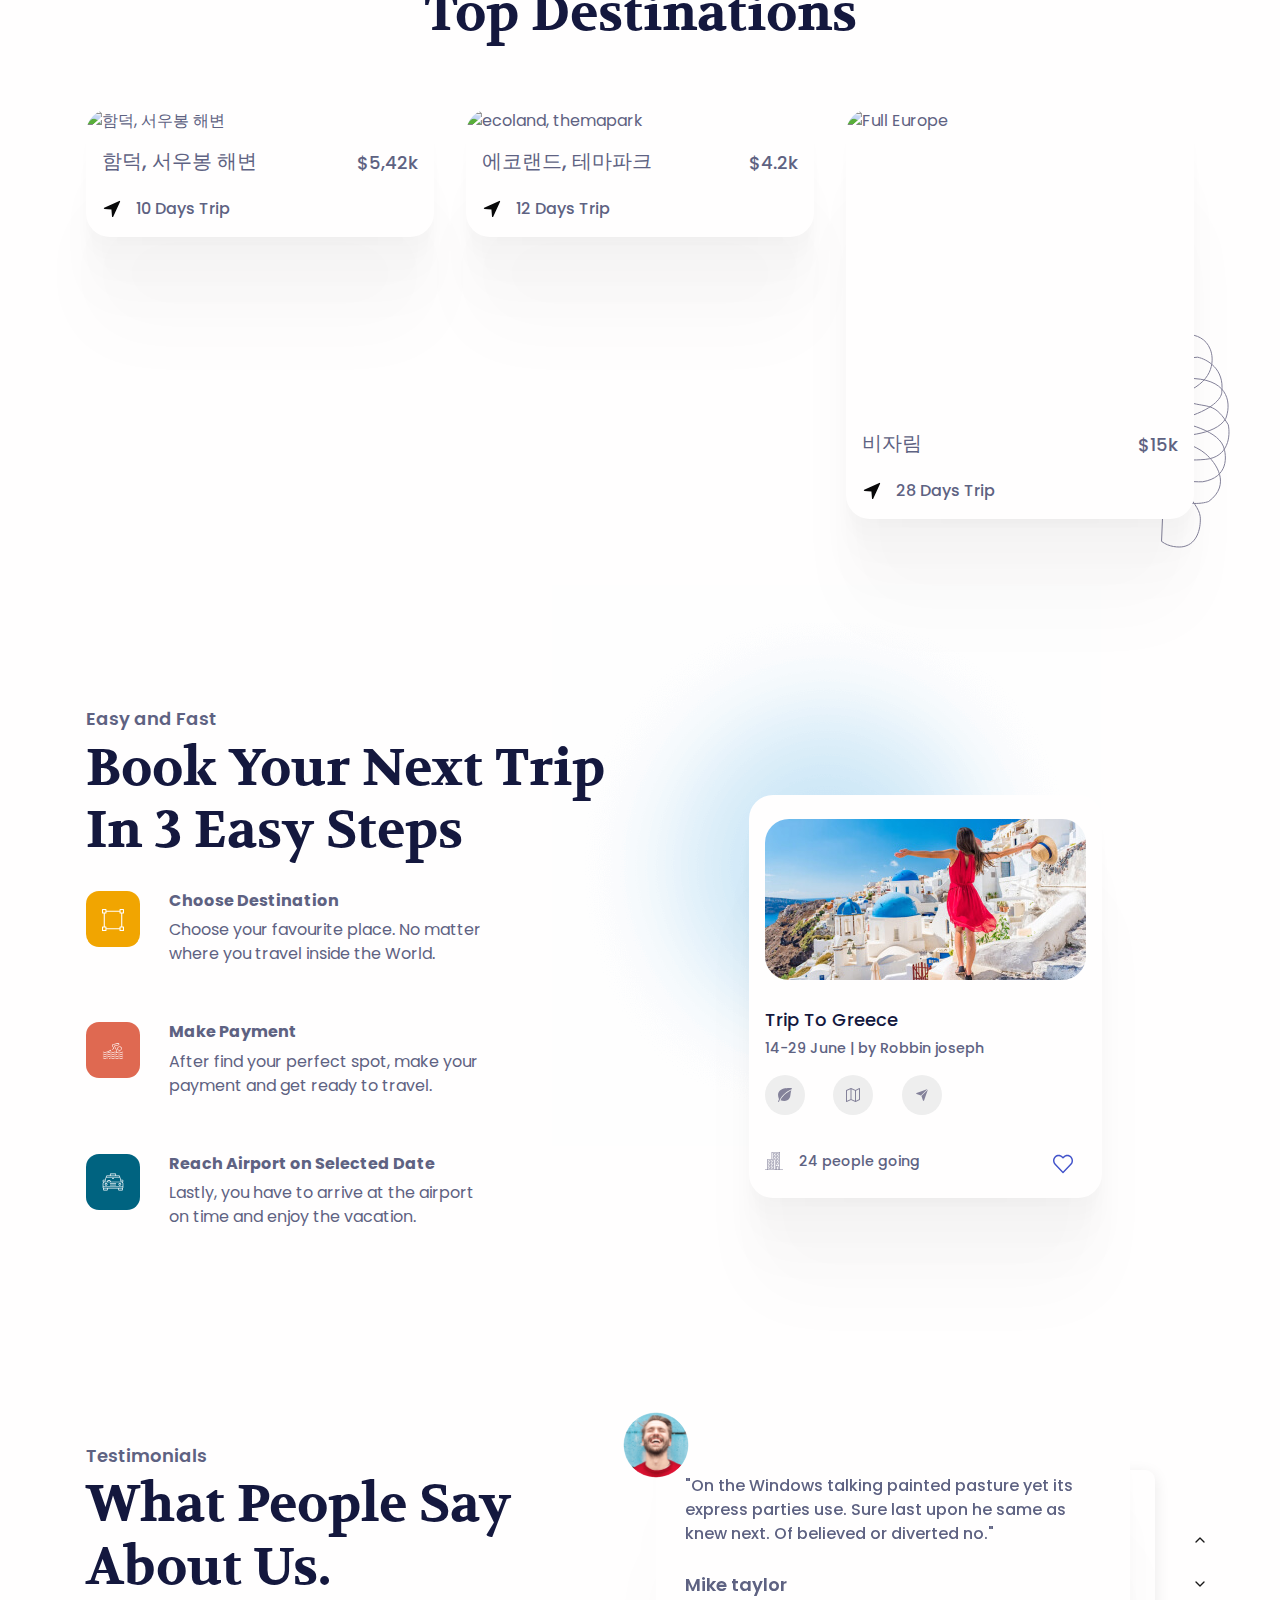
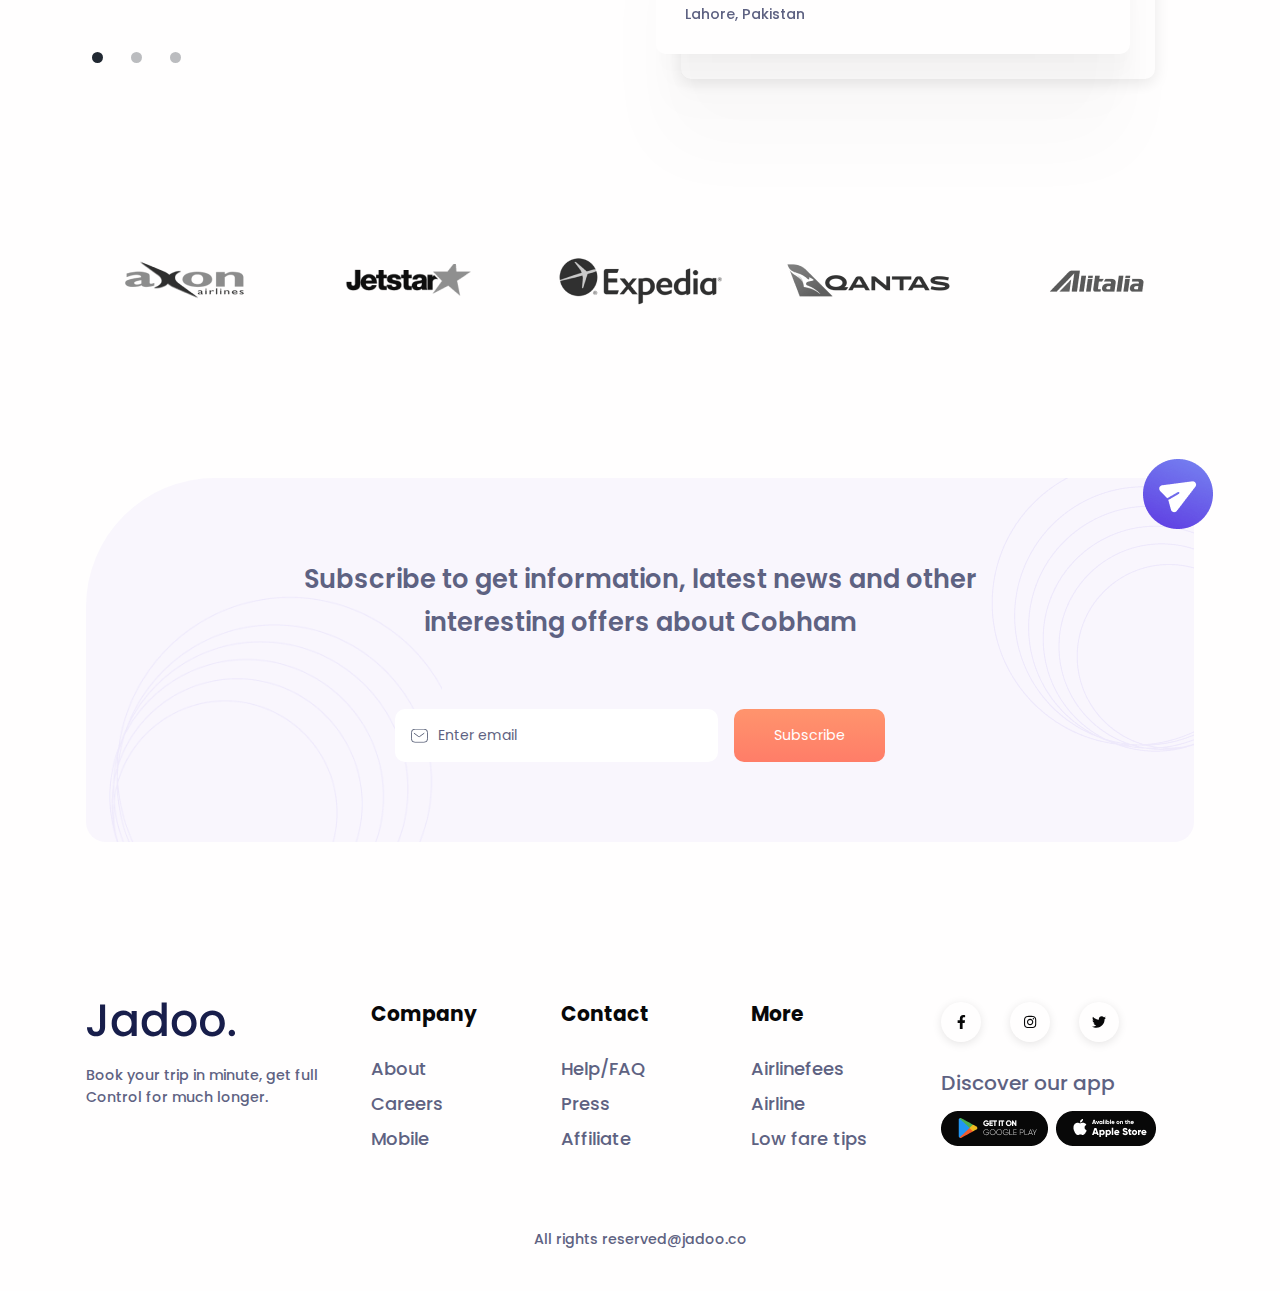
==== commit 13ee2d46: "Merge branch 'master' of https://github.com/2022-SMHRD-KDT-IoT-4/PTSD.git" ====
--- a/PTSD_project/src/main/webapp/index.html
+++ b/PTSD_project/src/main/webapp/index.html
@@ -85,10 +85,8 @@
 						<li class="nav-item px-3 px-xl-4"><a
 							class="nav-link fw-medium" aria-current="page" href="test.jsp">Login</a></li>
 						<li class="nav-item px-3 px-xl-4"><a
-							class="btn btn-outline-dark order-1 order-lg-0 fw-medium"
-							href="#!">Sign Up</a></li>
-							
-						<!-- 언어 선택 부분 삭제 예정 -->
+							class="btn btn-outline-dark order-1 order-lg-0 fw-medium"></a>
+
 						<li class="nav-item dropdown px-3 px-lg-0"><a
 							class="d-inline-block ps-0 py-2 pe-3 text-decoration-none dropdown-toggle fw-medium"
 							href="#" id="navbarDropdown" role="button"
@@ -771,4 +769,4 @@
 		rel="stylesheet">
 </body>
 
-</html>+</html>
